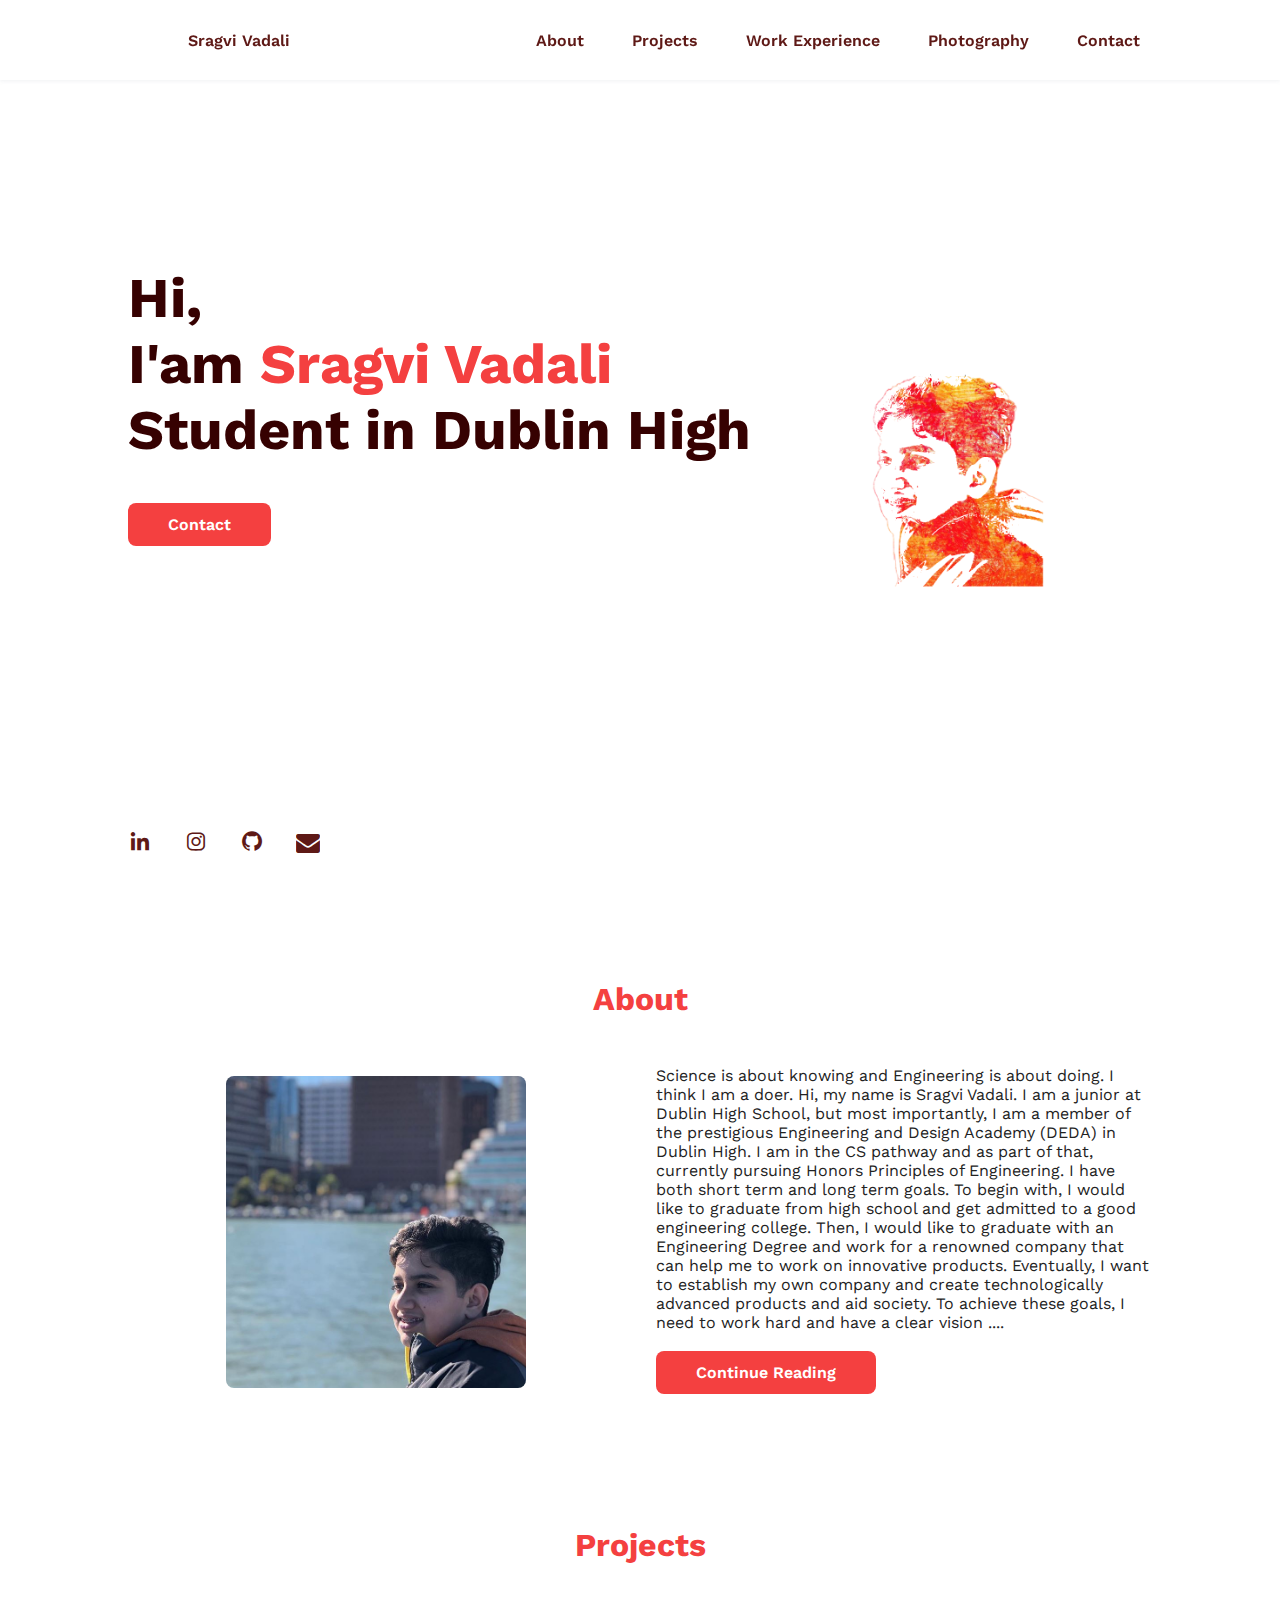
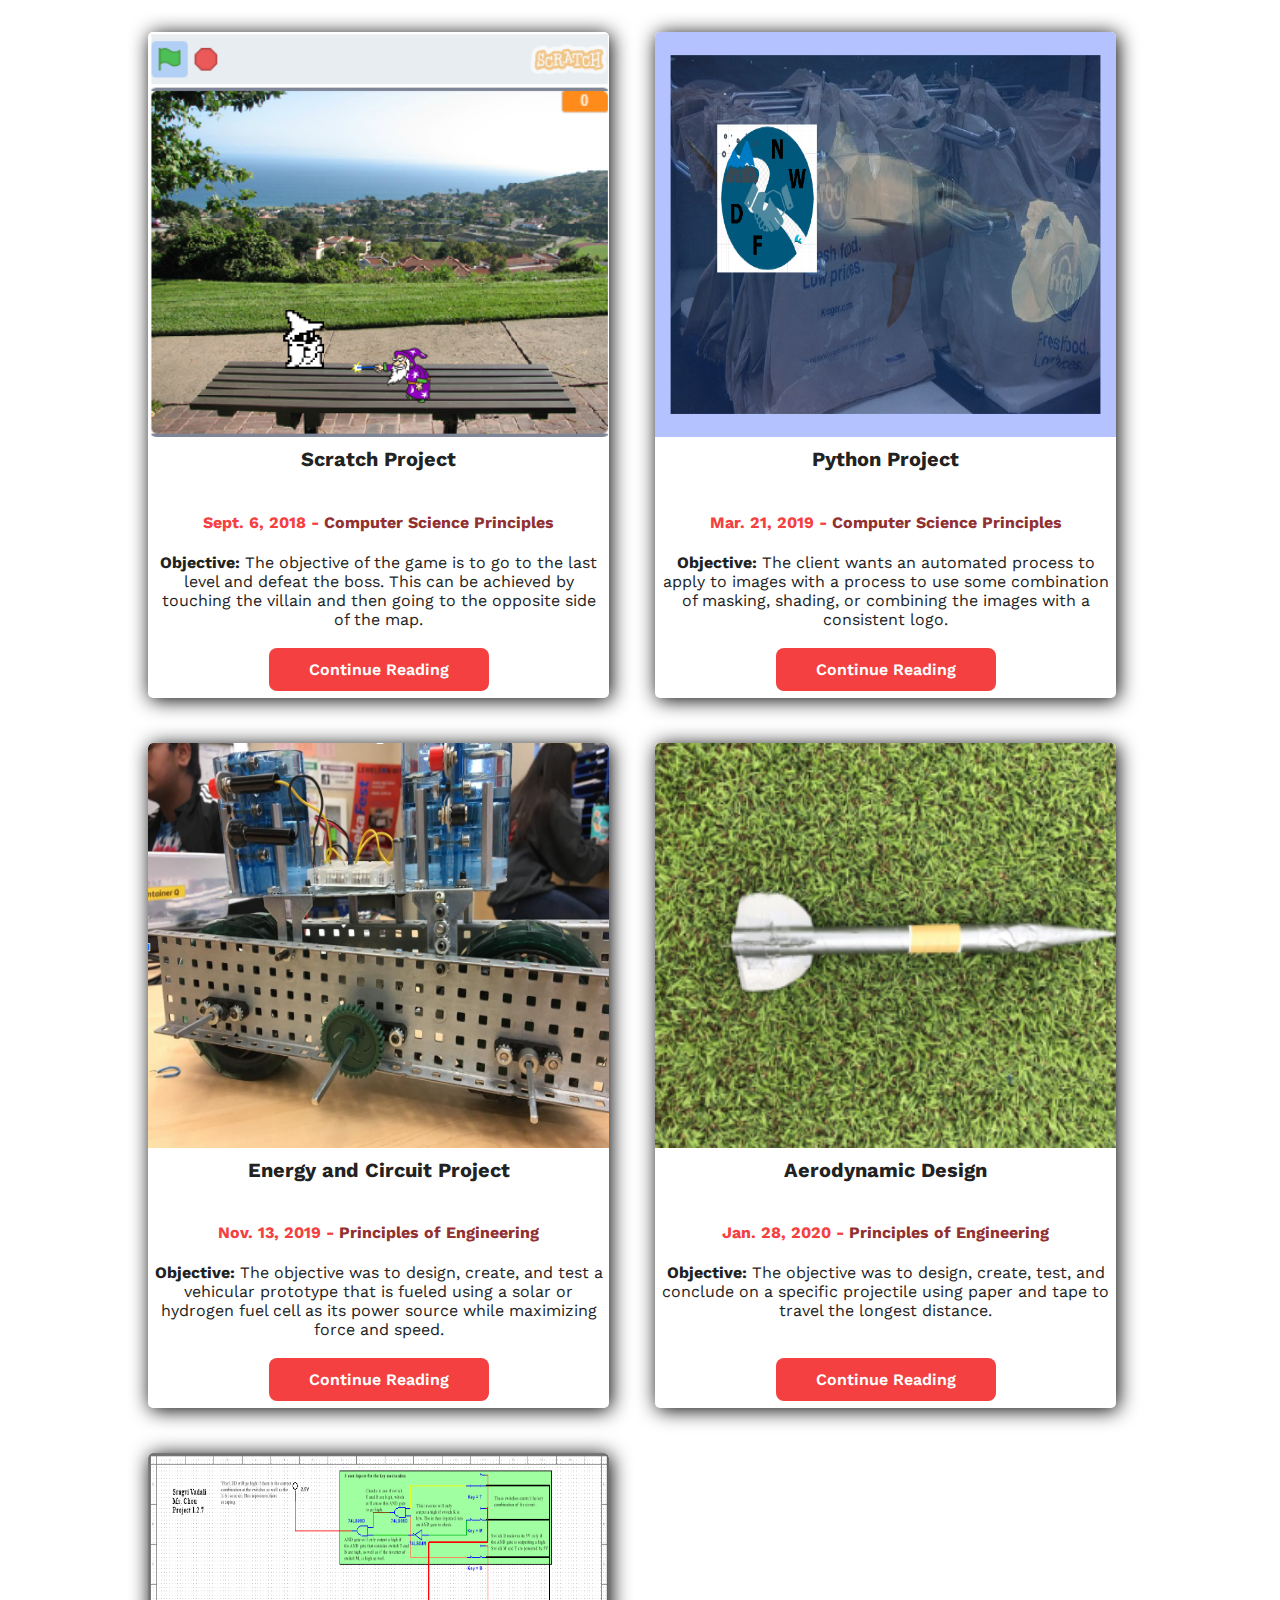
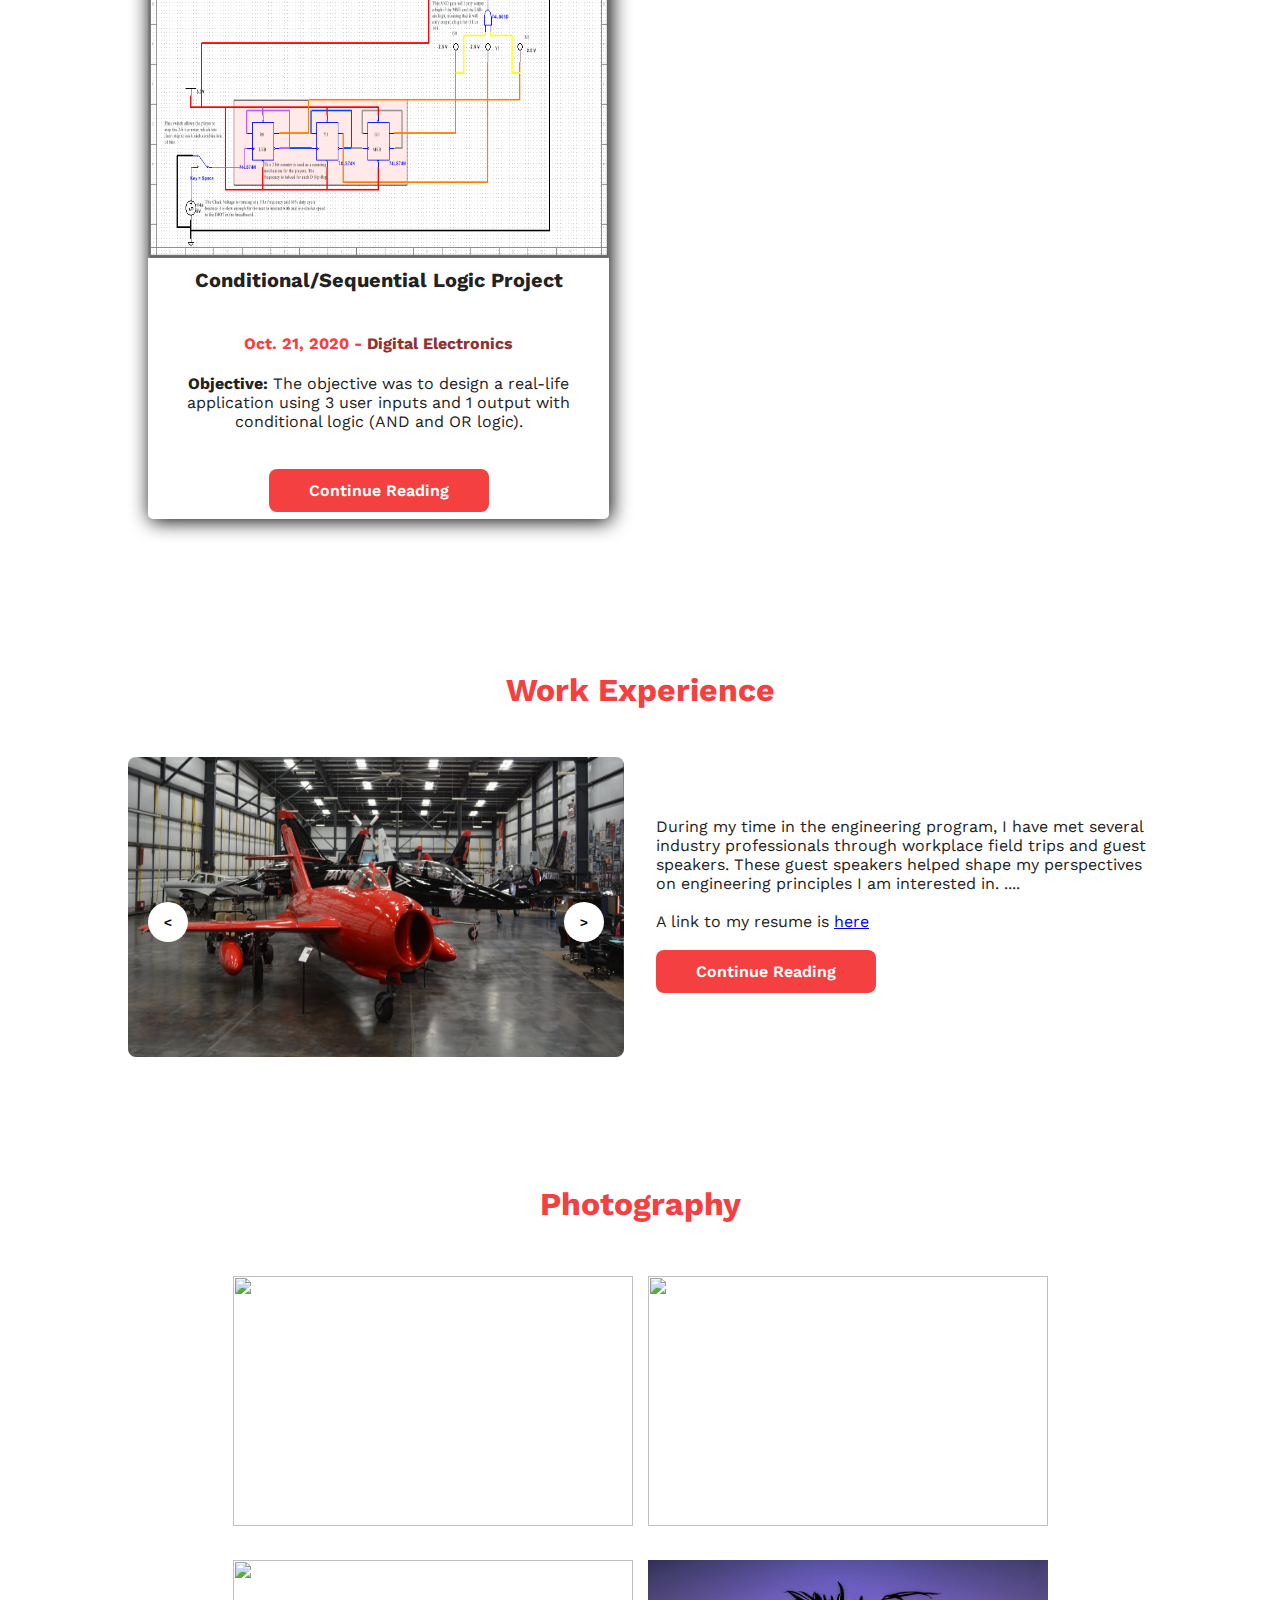
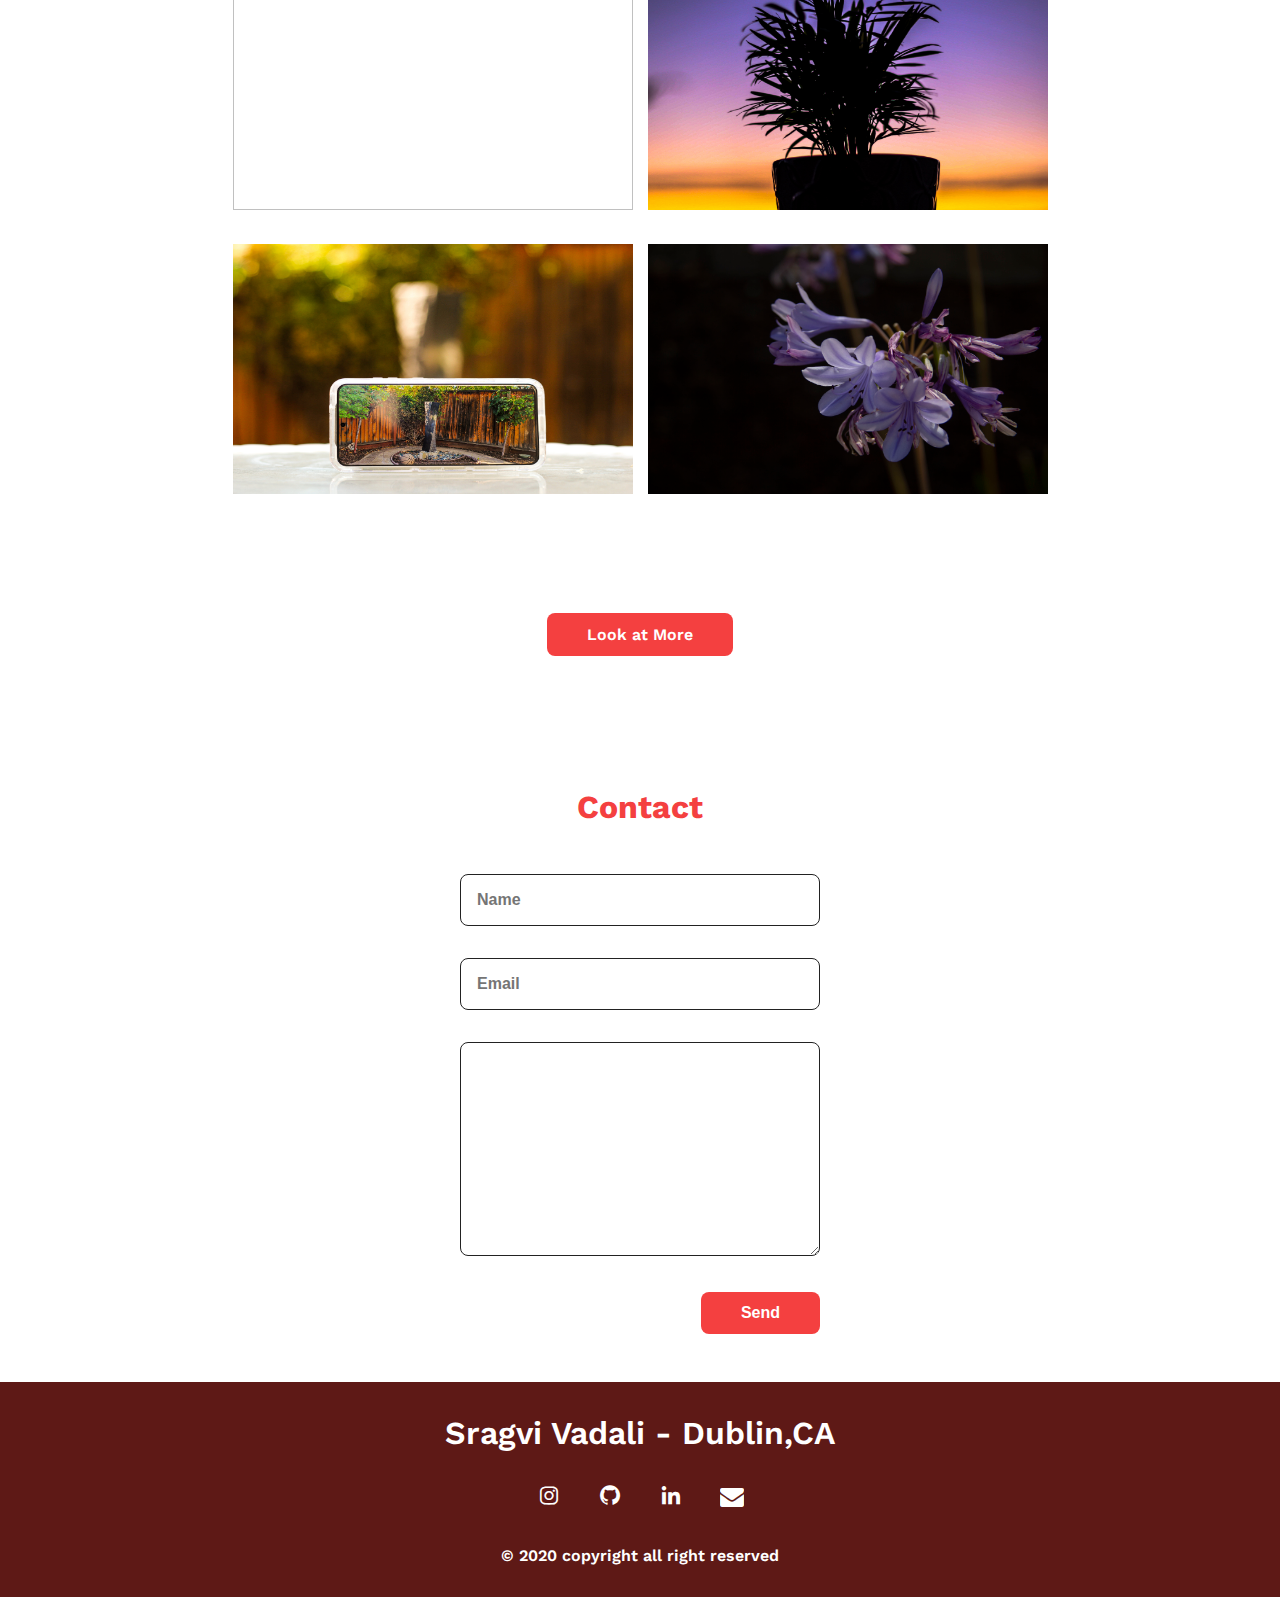
==== index.html @ b2afdb97 "My test commit" ====
<!DOCTYPE html>
<html lang="en">

<head>
    <script>
        $(document).ready(function () {
            $(".button").click(function () {
                var name = $(this).attr("data-filter");
                if (name === "all") {
                    $(".filter").show("2000");
                }
                else {
                    $(".filter").not("." + name).hide("2000");
                    $(".filter").filter("." + name).show("2000");
                }
            });
            $(".navigation a").click(function () {
                $(this).addClass("active").siblings().removeClass("active");
            });

        });
    </script>
    <meta charset="UTF-8">
    <meta name="viewport" content="width=device-width, initial-scale=1.0">

    <link rel="stylesheet" href="main.css">
    <link rel="icon" href="Images/logo.png">

    <!-- =====BOX ICONS===== -->
    <link href='https://cdn.jsdelivr.net/npm/boxicons@2.0.5/css/boxicons.min.css' rel='stylesheet'>
    <link rel="stylesheet" href="https://cdnjs.cloudflare.com/ajax/libs/font-awesome/4.7.0/css/font-awesome.min.css">
    <script src="https://code.jquery.com/jquery-3.4.0.js"></script>
    <script src="lightbox-plus-jquery.min.js"></script>
    <link rel="stylesheet" type="text/css" href="lightbox.min.css">

    <title>Sragvi Vadali</title>
</head>

<body>
    <!--===== HEADER =====-->
    <header class="l-header">
        <nav class="nav bd-grid">
            <div>
                <a href="#" class="nav__logo nav__item" style="text-decoration: none;">Sragvi Vadali</a>
            </div>

            <div class="nav__menu" id="nav-menu">
                <ul class="nav__list">
                    <li class="nav__item"><a href="#about" class="nav__link">About</a></li>
                    <li class="nav__item"><a href="#skills" class="nav__link">Projects</a></li>
                    <li class="nav__item"><a href="#work" class="nav__link">Work Experience</a></li>
                    <li class="nav__item"><a href="#outside" class="nav__link">Photography</a></li>
                    <li class="nav__item"><a href="#contact" class="nav__link">Contact</a></li>
                </ul>
            </div>

            <div class="nav__toggle" id="nav-toggle">
                <i class='bx bx-menu'></i>
            </div>
        </nav>
    </header>

    <main class="l-main">
        <!--===== HOME =====-->
        <section class="home bd-grid" id="home">
            <div class="home__data">
                <h1 class="home__title">Hi,<br>I'am <span class="home__title-color">Sragvi Vadali</span><br> Student in
                    Dublin High </h1>

                <a href="#contact" class="button">Contact</a>
            </div>

            <div class="home__social">
                <a href="#" target="_blank" class="home__social-icon"><i class='bx bxl-linkedin'></i></a>
                <a href="https://www.instagram.com/sragvivadali/?hl=en" target="_blank" class="home__social-icon"><i class='bx bxl-instagram'></i></a>
                <a href="https://github.com/sragvivadali" target="_blank" class="home__social-icon"><i class='bx bxl-github'></i></a>
                <a href="mailto:reachsragvi@gmail.com" target="_blank" class="home__social-icon"><i class="fa fa-envelope"></i></a>
            </div>

            <div class="home__img">
                <img src="Images/image.png" alt="">
            </div>
        </section>

        <!--===== ABOUT =====-->
        <section class="about section " id="about">
            <h2 class="section-title">About</h2>

            <div class="about__container bd-grid">
                <div class="about__img">
                    <img src="Images/about.png" alt="">
                </div>

                <div>
                    <p class="about__text">Science is about knowing and Engineering is about doing. I think I am a doer.
                        Hi, my name is Sragvi Vadali. I am a
                        junior at Dublin High School, but most importantly, I am a member of the prestigious Engineering
                        and Design Academy
                        (DEDA) in Dublin High. I am in the CS pathway and as part of that, currently pursuing Honors
                        Principles of Engineering.
                        I have both short term and long term goals. To begin with, I would like to graduate from high
                        school and get admitted to
                        a good engineering college. Then, I would like to graduate with an Engineering Degree and work
                        for a renowned company
                        that can help me to work on innovative products. Eventually, I want to establish my own company
                        and create
                        technologically advanced products and aid society. To achieve these goals, I need to work hard
                        and have a clear vision ....</p>
                    <br>
                    <a href="#popup" class="button">Continue Reading</a>
                    <div class="container_project">
                        <div class="popup" id="popup">
                            <div class="popup-inner">
                                <div class="popup-text">
                                    <p>
                                        Science is about knowing and Engineering is about doing. I think I am a doer.
                                        Hi, my name is Sragvi Vadali. I am a junior at Dublin High School, but most
                                        importantly, I am a member of the prestigious
                                        Engineering and Design Academy (DEDA) in Dublin High. I am in the CS pathway and
                                        as part of that, currently pursuing
                                        Honors Principles of Engineering. I have both short term and long term goals. To
                                        begin with, I would like to graduate
                                        from high school and get admitted to a good engineering college. Then, I would
                                        like to graduate with an Engineering
                                        Degree and work for a renowned company that can help me to work on innovative
                                        products. Eventually, I want to establish
                                        my own company and create technologically advanced products and aid society. To
                                        achieve these goals, I need to work hard
                                        and have a clear vision. <strong> Continue Reading From Here: </strong> Right
                                        from my childhood, I was always interested in Engineering. I developed this
                                        passion by
                                        constantly seeing my parents solve problems using code and brother building
                                        numerous mechanisms to achieve a certain
                                        goal. Due to my role models being so immersed in engineering, I wanted to follow
                                        their footsteps and become an engineer
                                        myself.
                                    </p>
                                    <br>
                                    <p>
                                        Outside of school, I am a member of a VEX Robotics competitive team known as
                                        Gael Force Robotics. Our objective
                                        is to create a mechanism given the constraints to achieve a working solution.
                                        However, to achieve this, my team
                                        and I had to work countless hours on designing and building a plausible
                                        solution. This would lead me to work
                                        more than 10 hours on many days trying to figure out a new optimum method of
                                        achieving a working product. I
                                        needed to ensure that this product is completed in time, but also not let my
                                        grades slip. This made me have a
                                        good balance between robotics and schoolwork.
                                    </p>
                                    <br>
                                    <p>
                                        In robotics, this is my third year in a competitive team. As a valued team
                                        member, I contribute by aiding with
                                        the construction of the robot, delegating roles for members, and help code the
                                        robot. I was also a member of the
                                        Tri-Valley Youth Expo, a corporation led by the Dublin mayor to plan out events
                                        that will occur in our
                                        community. In this group, my main role was to create marketing material that can
                                        advertise our events to the
                                        residents using social media platforms. Collaborating with my teammate weekly, I
                                        helped them reach out to
                                        investors using these marketing tools. In addition to these, I am also a board
                                        member for a non-profit
                                        organization called Reaching to Society. In this non-profit, we aid the nearby
                                        homeless shelters, farm for the
                                        residents, and also donate time and money to many other organizations who are
                                        trying to aid with preventing many
                                        deadly diseases. I am also a member of the Dublin High School Cricket team where
                                        we compete against other
                                        schools in the Tri-Valley. Finally, outside of my extracurriculars, I do a lot
                                        of photography. I do many types
                                        of photos and have an instagram for my photos, as well as a <a
                                            style="text-decoration: underline;"
                                            href="https://sragvivadali.github.io/photography">portfolio</a>
                                    </p>
                                    <br>
                                    <p>
                                        I hope this page provided a glimpse into my life. In the future, I plan to
                                        achieve my goals by working hard.
                                        Thank you for taking the time to read this information about who I am and my
                                        goals for the future. Feel free <a style="text-decoration: underline;"
                                            href="#contact">contact me</a> if you have any questions. Feel free to check
                                        out the different tabs in
                                        my portfolio to understand the various projects that I did.
                                    </p>
                                </div>
                            </div>
                            <div class="popup-close">
                                <a href="#about"><i class="fa fa-times"></i></a>
                            </div>
                        </div>
                    </div>
                </div>
            </div>
            </div>
        </section>

        <!--===== Projects  =====-->
        <section class="about section" id="skills">
            <h2 class="section-title">Projects</h2>
            <div class=" bd-grid">
                <div class="main">

                    <!--cards CSP -->

                    <div class="card">

                        <div class="image"><img src="Images/Projects/scratch.PNG"></div>
                        <div class="title">
                            <h1>Scratch Project</h1>
                        </div>
                        <div class="des">
                            <h4 style="color: var(--first-color)">Sept. 6, 2018 - <span
                                    style="color:rgb(146, 49, 49)">Computer Science Principles</span></h4>
                            <p><strong>Objective: </strong>The objective of the game is to go to the last level and
                                defeat the boss. This can be
                                achieved by touching the villain
                                and then going to the opposite side of the map.</p>
                            <br>
                            <a href="#popup3" class="button">Continue Reading</a></p>
                        </div>
                        <div class="container_project">
                            <div class="popup" id="popup3">
                                <div class="popup-inner">
                                    <div class="popup-image">
                                        <img src="Images/Projects/scratch2.PNG" />
                                    </div>
                                    <div class="popup-text">
                                        <h1>Scratch Project - Spells of Battle</h1>
                                        <p><strong>Objective: </strong>The objective of the game is to go to the last
                                            level and defeat the boss.
                                            This can be
                                            achieved by touching the villain
                                            and then going to the opposite side of the map.</p>
                                        <br>
                                        <p>For this Scratch game, I needed to retrace
                                            my coding skills. Even though I have past knowledge of this language,
                                            I have not used it in many years, bringing me back to square one.
                                            With my partner, Diego van Schie, I learned many things such as how
                                            to randomize the location of my character. Even though we only had the
                                            instructions of building a
                                            <strong>multi-level project,</strong> we worked together creating a
                                            fun game. We, however, had many ideas beforehand, finally deciding to
                                            choose a game about a wizard fighting his partner, and evil rouge wizard.
                                            The main character's powers slowly progress, leading to him having a
                                            "warping power", that allowed him to teleport around the map,and a lazer
                                            that will move to the location of the mouse. From each level, the
                                            character will gain one power at a time, making each level gradually
                                            difficult. At the end, we
                                            learned many values such as coding skills, teamwork, and the power of
                                            <a href="https://docs.google.com/document/d/1R3f_sgHQLRJnjlFCjaj09WxhBHMIOnFbSet78HJe910/edit?usp=sharing"
                                                target="_blank"> documentation.</a> The link to the code is <a
                                                href="https://scratch.mit.edu/projects/244907034/editor"
                                                target="_blank">here</a>.</p>
                                    </div>
                                </div>
                                <div class="popup-close">
                                    <a href="#csp"><i class="fa fa-times"></i></a>
                                </div>
                            </div>
                        </div>
                    </div>
                    <!--cards CSP -->
                    <div class="card" id = "csp">

                        <div class="image"><img src="Images/Projects/photo_csp.png"></div>
                        <div class="title">
                            <h1>Python Project</h1>
                        </div>
                        <div class="des">
                            <h4 style="color: var(--first-color)">Mar. 21, 2019 - <span
                                    style="color:rgb(146, 49, 49)">Computer Science Principles</span></h4>
                            <p><strong>Objective: </strong>The client wants an automated process to apply to images with
                                a process to use some combination of masking, shading, or
                                combining the images with a consistent logo.</p>
                            <br>
                            <a href="#popup4" class="button">Continue Reading</a></p>
                        </div>
                        <div class="container_project">
                            <div class="popup" id="popup4">
                                <div class="popup-inner">
                                    <div class="popup-image">
                                        <img style="height:80vh" src="Images/Projects/python.png" />
                                    </div>
                                    <div class="popup-text">
                                        <h1>PYTHON IMAGE MANIPULATION PROJECT - NATURAL WATERS DEFENSE FOUNDATION</h1>
                                        <p><strong>Objective: </strong>The client wants an automated process to apply
                                            to images with a process to use some combination of masking, shading, or
                                            combining the images with a consistent logo or superimposed image.</p>
                                            <br>
                                            <p>
                                            The design process was fairly
                                            simply. We started the project by creating a brainstorming chart
                                            and the constraints of the project. This allowed us to be able to
                                            imagine the code in our head. After that, we created a template
                                            on how we wanted to do the images as well as what the images will
                                            look like. We were happy with our templates and started working
                                            right away. With my partner's prior knowledge, we were able to create
                                            a strong basis for our images and what we need to work on.
                                            However, we made the code to complex that we didn’t understand
                                            a way to perfectly streamline the code. This made it a little
                                            more challenging. However, we were able to use the design process
                                            and create a good image manipulator. I also learned many concepts
                                            in Environmental Sciences. We were also able to develop on each
                                            other’s strengths. Since Loic is a senior, he has more research
                                            skills than me, causing it it be easier debug and create new ideas.
                                            Ultimately both of those actions led to positive ideas for the
                                            project but the whole process would have been more streamlined
                                            had we better communicated our intentions to each other. At the
                                            end, we learned the need of teamwork and
                                            <a href="https://docs.google.com/document/d/17bs5aWhuPMiLbrMWrJNHm9UrEu7yN3pvDlhZ2a_nqNQ/edit?usp=sharing"
                                                target="_blank"> documentation.</a> The link to the images are <a
                                                href="https://docs.google.com/presentation/d/1A4nFKVrEGv6mNJr7yVxGUvCZNpVbFnj0B6-BoR1WGDo/edit">here</a>.
                                            The code
                                            is
                                            also linked <a
                                                href="https://github.com/cybatran/python_csp/tree/master/1.4.7">here</a>.
                                        </p>
                                    </div>
                                </div>
                                <div class="popup-close">
                                    <a href="#csp"><i class="fa fa-times"></i></a>
                                </div>
                            </div>
                        </div>
                    </div>
                    <!--cards POE-->
                    <div class="card">

                        <div class="image"><img src="Images/Projects/poe.png"></div>
                        <div class="title">
                            <h1>Energy and Circuit Project</h1>
                        </div>
                        <div class="des">
                            <h4 style="color: var(--first-color)">Nov. 13, 2019 - <span
                                    style="color: rgb(146, 49, 49)">Principles of Engineering</span></h4>
                            <p><strong>Objective: </strong>The objective was to design, create, and test a vehicular
                                prototype that is fueled using a solar or hydrogen fuel cell
                                as its power source while maximizing force and speed.</p>
                            <br>
                            <a href="#popup5" class="button">Continue Reading</a></p>
                        </div>
                        <div class="container_project">
                            <div class="popup" id="popup5">
                                <div class="popup-inner">
                                    <div class="popup-image">
                                        <img style="height:80vh" src="Images/Projects/Image4.JPG" />
                                    </div>
                                    <div class="popup-text">
                                        <h1>Solar / Hydrogen Fuel Cell Vehicle</h1>
                                        <p><strong>Objective: </strong>The objective was to design, create, and test a
                                            vehicular prototype that is fueled using
                                            a solar or hydrogen fuel cell
                                            as its power source while maximizing force and speed.</p>
                                            <br>
                                            <p>In this project, my team and I needed to create a functioning
                                            vechile using a solar and hydrogen fuel cell. During this
                                            project, my main contribution was to help build the mechanism.
                                            Since there were many awards for the designs, one being a
                                            creative award, I explained that we should build a motorcycle shape.
                                            This is due to a motorcycle having a relatively light shape,
                                            making it easily move faster. In this project, I was the
                                            lead builder as for I explained to my teammates the shape
                                            and structure of the vehicle. Going through the design procress
                                            numerous times, we finally created a functioning vehicle.
                                            This project was difficult due to voltage and current
                                            outputted by the hydrogen cells. These cells give so little
                                            voltage, it is difficult for it to move a "heavy" vehicle.
                                            At the end, I also created a 2D simulation on the parts of
                                            the vehicle to test and present the values similar to our prototype.
                                            I did this by using a GUI software called Netlogo and I simulated the
                                            vehicle in its many configurations. I also worked to finalize the
                                            <a href="https://docs.google.com/document/d/1HPVGxlqjF7Nn6r0gZn691KtTtcjleRL44YwcArLjpgw/edit?usp=sharing"
                                                target="_blank">documentation</a>. </p>
                                    </div>
                                </div>
                                <div class="popup-close">
                                    <a href="#poe"><i class="fa fa-times"></i></a>
                                </div>
                            </div>
                        </div>
                    </div>
                    <!--cards POE-->
                    <div class="card" id = "poe">

                        <div class="image"><img src="Images/Projects/rocket.png"></div>
                        <div class="title">
                            <h1>Aerodynamic Design</h1>
                        </div>
                        <div class="des">
                            <h4 style="color: var(--first-color)">Jan. 28, 2020 - <span
                                    style="color:rgb(146, 49, 49)">Principles of
                                    Engineering</span></h4>
                            <p><strong>Objective: </strong>The objective was to design, create, test, and conclude on a specific projectile using paper and tape to travel the
                            longest distance.</p>
                            <br>
                            <br>
                            <a href="#popup6" class="button">Continue Reading</a></p>
                        </div>
                        <div class="container_project">
                            <div class="popup" id="popup6">
                                <div class="popup-inner">
                                    <div class="popup-image">
                                        <img style="height:80vh" src="Images/Projects/IMG_6861.jpg" />
                                    </div>
                                    <div class="popup-text">
                                        <h1>Paper Rockets Design</h1>
                                        <p><strong>Objective: </strong>The objective was to design, create, test, and conclude on a specific projectile using paper and tape to travel the
                                        longest distance.</p>
                                            <br>
                                            <p>In this project, my team and I needed to create a projectile that can travel a large distance. During this project, my
                                            main contribution was to create two designs of projectiles. For this project, we needed to create a projectile that can
                                            travel the farthest. This distance was tracked vertically. For my projectile, I decided to create a rocket. This rocket
                                            was created using printer paper and transparent packaging tape. When we were testing the rockets, I decided that 45
                                            degrees was the most efficient angle to launch the rocket and it traveled 31 yards in 10 seconds at 60psi. This was due
                                            to the wind catching the rocket and caused it to slow down faster. Seeing my mistakes, I created another rocket similar
                                            to the previous rocket. I created the body using two papers, cardstock and printer paper, decided to decrease the fins
                                            size so that it doesn't catch onto the wind. I also wrapped the entire rocket with duct tape and increase the
                                            compression of the rocket. This rocket traveled 88 yards in approximately 3 seconds. Another aspect of this project is
                                            creating a 2d simulation using NetLogo. Using Aerodynamic equations, I was able to create a simulation for a rocket
                                            launch adding factors such as wind and initial velocity. This helped me find the best angle of launch, testing them in
                                            the virtual simulation. I also worked to finalize the
                                            <a href="https://docs.google.com/document/d/1L4nfcKmWPgYMPXTreaoL1FIXHIjOdbvx_BjKjmSC0F8/edit?usp=sharing"
                                                target="_blank">documentation</a>.
                                            </p>
                                    </div>
                                </div>
                                <div class="popup-close">
                                    <a href="#poe"><i class="fa fa-times"></i></a>
                                </div>
                            </div>
                        </div>
                    </div>
                    <!--cards DE-->
                    <div class="card" id="de">
                    
                        <div class="image"><img src="Images/Projects/multi.PNG"></div>
                        <div class="title">
                            <h1>Conditional/Sequential Logic Project</h1>
                        </div>
                        <div class="des">
                            <h4 style="color: var(--first-color)">Oct. 21, 2020 - <span style="color: rgb(146, 49, 49)">Digital Electronics</span></h4>
                            <p><strong>Objective: </strong>The objective was to design a real-life application using 3 user inputs and 1 output with conditional logic (AND and OR
                            logic).</p>
                            <br>
                            <br>
                            <a href="#popup7" class="button">Continue Reading</a></p>
                        </div>
                        <div class="container_project">
                            <div class="popup" id="popup7">
                                <div class="popup-inner">
                                    <div class="popup-image">
                                        <img style="height:80vh" src="Images/Projects/Front_View.jpg" />
                                    </div>
                                    <div class="popup-text">
                                        <h1>Project Escape</h1>
                                        <p><strong>Objective: </strong>The objective was to design a real-life application using 3 user inputs and 1 output with conditional logic (AND and OR gates).</p>
                                        <br>
                                        <p>In this project, my team and I needed to create a projectile that can travel a large distance.
                                            During this project, my
                                            main contribution was to create two designs of projectiles. For this project, we needed to
                                            create a projectile that can
                                            travel the farthest. This distance was tracked vertically. For my projectile, I decided to
                                            create a rocket. This rocket
                                            was created using printer paper and transparent packaging tape. When we were testing the
                                            rockets, I decided that 45
                                            degrees was the most efficient angle to launch the rocket and it traveled 31 yards in 10 seconds
                                            at 60psi. This was due
                                            to the wind catching the rocket and caused it to slow down faster. Seeing my mistakes, I created
                                            another rocket similar
                                            to the previous rocket. I created the body using two papers, cardstock and printer paper,
                                            decided to decrease the fins
                                            size so that it doesn't catch onto the wind. I also wrapped the entire rocket with duct tape and
                                            increase the
                                            compression of the rocket. This rocket traveled 88 yards in approximately 3 seconds. Another
                                            aspect of this project is
                                            creating a 2d simulation using NetLogo. Using Aerodynamic equations, I was able to create a
                                            simulation for a rocket
                                            launch adding factors such as wind and initial velocity. This helped me find the best angle of
                                            launch, testing them in
                                            the virtual simulation. I also worked to finalize the
                                            <a href="https://docs.google.com/document/d/1L4nfcKmWPgYMPXTreaoL1FIXHIjOdbvx_BjKjmSC0F8/edit?usp=sharing"
                                                target="_blank">documentation</a>.
                                        </p>
                                    </div>
                                </div>
                                <div class="popup-close">
                                    <a href="#de"><i class="fa fa-times"></i></a>
                                </div>
                            </div>
                        </div>
                    </div>

                </div>
            </div>

        </section>
        <!--===== Work Experience  =====-->
        <section class="skills section" id="work">
            <h2 class="section-title">Work Experience</h2>
            <div class="about__container bd-grid">
                <div class="about__img">
                    <div class="carousel">
                        <div class="carousel__item carousel__item--visible">
                            <img src="Images/jet.png" />
                        </div>
                        <div class="carousel__item">
                            <img src="Images/nif.png" />
                        </div>
                        <div class="carousel__item">
                            <img src="Images/nuc.png" />
                        </div>

                        <div class="carousel__actions">
                            <button id="carousel__button--prev" aria-label="Previous slide">
                                <</button>
                                    <button id="carousel__button--next" aria-label="Next slide">></button>
                        </div>
                    </div>
                </div>


                <div>
                    <p class="about__text">During my time in the engineering program, I have met several industry
                        professionals through workplace field trips and
                        guest speakers. These guest speakers helped shape my perspectives on engineering principles I am
                        interested in. ....</p>
                    <br>
                    <p class="about__text">A link to my resume is <a style="text-decoration: underline"
                            href="Resume.pdf" target="_blank">here</a></p>
                    <br>
                    <a href="#popup2" class="button">Continue Reading</a>
                    <div class="container_project">
                        <div class="popup" id="popup2">
                            <div class="popup-inner">
                                <div class="popup-text">
                                    <p>
                                        During my time in the engineering program, I have met several industry
                                        professionals through workplace field trips and
                                        guest speakers. These guest speakers helped shape my perspectives on engineering
                                        principles I am interested in.
                                    </p>
                                    <br>
                                    <p><strong>Continue Reading From Here: </strong></p>
                                    <p>
                                        One engineering field I am interested in is Civil Engineering. Emma Schoental, a
                                        civil engineer, came to our school as a
                                        guest speaker on this topic. She explained the multiple types of civil
                                        engineers, as well as types of projects that they
                                        work on. This guest speaker showed me the daily life of civil engineers and I
                                        was inspired by the process involved in a
                                        project and the use of simulation and AutoDesk, showing the need for numerous
                                        engineering principles involved in a
                                        single project. This guest speaker showed me the background of one of the
                                        engineering fields I am interested in and also
                                        showed how the daily life of a civil engineer is like. Another guest speaker was
                                        Maynard Holiday, a member of the team
                                        involved in the containment of the Chernobyl Powerplant. He discussed the
                                        methods of using robotics to help diagnose the
                                        powerplant as well as the methods used to contain the radiation from the
                                        explosion. As a member of the Dublin High VEX
                                        Robotics team, one of my ambitions is to use my knowledge of robotics to help
                                        benefit the world. As someone who did it,
                                        Mr. Holiday helped me understand how they used robotics to accomplish something
                                        that a human could not do. With this, it
                                        helped me truly understand the robotics field, causing my interest to skyrocket.
                                    </p>
                                    <br>
                                    <p>
                                        One field trip that I attended is the Jet Patriot Flight Hanger. There, we were
                                        taught about the process of rocket
                                        launching and the necessity to launch a man onto the moon by the many volunteers
                                        of the Patriots Jet Team Foundation.
                                        This inspired me about the ideas that can aid us with space travel. It also
                                        opened my eyes as to the difficult process
                                        in the development and process needed to reach Mars. This gave me a great
                                        perspective of aerodynamics and also showed
                                        that it could be part of my future career. Another field trip that I went to was
                                        the Lawernce Nation Laboratory National
                                        Ignition Facility (NIF). There, we were able to see the process of conducting
                                        experiments in the laboratory. They
                                        explained that they initially run many simulations before initializing the
                                        laser. This interested me because of my
                                        enthusiasm for computer sciences. By using the laws of fusion and light
                                        equations, the group can predict the output and
                                        how long a reaction will occur during the test. With running the simulation,
                                        they will not be able to get precise data
                                        before running the test, to ensure the safety of the scientist. This use of
                                        simulations helped show me a new method of
                                        using computer science compared to the known methods of web development and
                                        corporate data management.
                                    </p>
                                    <br>
                                    <p>
                                        A link to my resume is <a href="Resume.pdf" target="_blank">here</a>
                                    </p>


                                </div>
                            </div>
                            <div class="popup-close">
                                <a href="#work"><i class="fa fa-times"></i></a>
                            </div>
                        </div>
                    </div>
                </div>
            </div>
            </div>


        </section>

        <!--===== Photography =====-->
        <section class="work section" id="outside">
            <h2 class="section-title">Photography</h2>
            <div class="bd-grid">
                <div style="text-align: center;">
                    <div class="ImageContainer" style="margin-bottom:10vh ;">
                        <div class="filter one ">
                            <a href="Images/IMG_4677.jpg" data-lightbox="mygallery"><img src="Images/IMG_4677.jpg" alt=""></a>
                        </div>
                        <div class="filter one ">
                            <a href="Images/IMG_4825.jpg" data-lightbox="mygallery"><img src="Images/IMG_4825.jpg" alt=""></a>
                        </div>
                        <div class="filter one ">
                            <a href="Images/IMG_4490.jpg" data-lightbox="mygallery"><img src="Images/IMG_4490.jpg" alt=""></a>
                        </div>
                        <div class="filter one ">
                            <a href="Images/sragvi vadali-10-1.jpg" data-lightbox="mygallery"><img src="Images/sragvi vadali-10-1.jpg" alt=""></a>
                        </div>
                        <div class="filter one ">
                            <a href="Images/sragvi vadali-8-1.jpg" data-lightbox="mygallery"><img src="Images/sragvi vadali-8-1.jpg" alt=""></a>
                        </div>
                        <div class="filter one ">
                            <a href="Images/purple.jpg" data-lightbox="mygallery"><img src="Images/purple.jpg" alt=""></a>
                        </div>
                    </div>
                    <a href="https://sragvivadali.github.io/photography/gallery.html" target="_blank"
                        class="button">Look at More</a>
                </div>
            </div>
        </section>

        <!--===== CONTACT =====-->
        <section class="contact section" id="contact">
            <h2 class="section-title">Contact</h2>

            <div class="contact__container bd-grid">
                <form action="" class="contact__form">
                    <input type="text" placeholder="Name" class="contact__input">
                    <input type="mail" placeholder="Email" class="contact__input">
                    <textarea name="" id="" cols="0" rows="10" class="contact__input"></textarea>
                    <input type="button" value="Send" class="contact__button button">
                </form>
            </div>
        </section>
    </main>

    <!--===== FOOTER =====-->
    <footer class="footer">
        <p class="footer__title">Sragvi Vadali - Dublin,CA</p>
        <div class="footer__social">
            <a href="https://www.instagram.com/sragvivadali/?hl=en" target="_blank" class="footer__icon"><i class='bx bxl-instagram'></i></a>
            <a href="https://github.com/sragvivadali" target="_blank" class="footer__icon"><i class='bx bxl-github'></i></a>
            <a href="#" target="_blank" class="footer__icon"><i class='bx bxl-linkedin'></i></a>
            <a href="mailto:reachsragvi@gmail.com" target="_blank" class="footer__icon"><i class="fa fa-envelope"></i></a>
        </div>
        <p>&#169; 2020 copyright all right reserved</p>
    </footer>


    <!--===== SCROLL REVEAL =====-->
    <script src="https://unpkg.com/scrollreveal"></script>

    <!--===== MAIN JS =====-->
    <script src="script.js"></script>
</body>

</html>
---- main.css ----
/*===== GOOGLE FONTS =====*/
@import url('https://fonts.googleapis.com/css2?family=Work+Sans&display=swap');
/*===== VARIABLES CSS =====*/
:root{
  --header-height: 3rem;
  --font-semi: 600;
}

/*===== Colores =====*/
:root{
  --first-color: #f44040;
  --second-color: #5E1916;
}

/*===== Fuente y tipografia =====*/
:root{
  --body-font: 'Work Sans';
  --big-font-size: 2rem;
  --h2-font-size: 1.25rem;
  --normal-font-size: 0.938rem;
}
@media screen and (min-width: 768px){
  :root{
    --big-font-size: 3.5rem;
    --h2-font-size: 2rem;
    --normal-font-size: 1rem;
  }
}

/*===== Margenes =====*/
:root{
  --mb-1: 0.5rem;
  --mb-2: 1rem;
  --mb-3: 1.5rem;
  --mb-4: 2rem;
  --mb-5: 2.5rem;
  --mb-6: 3rem;
}


/*===== z index =====*/
:root{
  --z-back: -10;
  --z-normal: 1;
  --z-tooltip: 10;
  --z-fixed: 100;
}

/*===== BASE =====*/
*,::before,::after{
  box-sizing: border-box;
  overflow-x: hidden;
}
html{
  scroll-behavior: smooth;
}
body{
  margin: var(--header-height) 0 0 0;
  font-family: var(--body-font);
  font-size: var(--normal-font-size);
  color: #222222;
}
h1,h2,p{
  margin: 0;
}
ul{
  margin: 0;
  padding: 0;
  list-style: none;
}
a{
  text-decoration: underline;
}
img{
  max-width: 100%;
  height: auto;
  display: block;
}

/*===== CLASS CSS ===== */
.section-title{
  position: relative;
  font-size: var(--h2-font-size);
  color: var(--first-color);
  margin-top: var(--mb-2);
  margin-bottom: var(--mb-4);
  text-align: center;
  overflow-y: hidden;
}
.section-title::after{
  position: absolute;
  content: "";
  width: 64px;
  height: 0.18rem;
  left: 0;
  right: 0;
  margin: auto;
  top: 2rem;
  background-color: var(--first-color);
}
.section{
  padding-top: 3rem;
  padding-bottom: 2rem;
}

/*===== LAYOUT =====*/
.bd-grid{
  max-width: 1024px;
  display: grid;
  grid-template-columns: 100%;
  grid-column-gap: 2rem;
  width: calc(100% - 2rem);
  margin-left: var(--mb-2);
  margin-right: var(--mb-2);
}
.l-header{
  width: 100%;
  position: fixed;
  top: 0;
  left: 0;
  z-index: var(--z-fixed);
  background-color: #fff;
  box-shadow: 0 1px 4px rgba(146,161,176,.15);
}
.popup{
  display: flex;
  align-items: center;
  justify-content: center;
  position: fixed;
  width: 220vh;
  height: 100vh;
  bottom: 0;
  right: 0;
  top: 50px;
  background-color: rgba(0, 0, 0, 0.80);
  z-index: 2;
  visibility: hidden;
  opacity: 0;
  transition: 0.74s ease-in-out;
  
}

.popup-inner{
  position: relative;
  bottom: -100vw;
  right:100vh;
  display: flex;
  align-items: center;
  max-width: 200vh;
  max-height: 100vh ;
  width: 80%;
  height: 80%;
  background-color: white;
  transform: rotate(32deg);
  transition: 0.74s ease-in-out;
  overflow: hidden;
}

.popup-photo{
  display: flex;
  justify-content: flex-end;
  align-content: flex-end;
  width: 40%;
  height: 100%;
  overflow: hidden;
}

.popup-photo img{
  width: auto;
  height:100%;
}

.popup-text{
  display: flex;
  flex-direction: column;
  justify-content: center;
  width: 100%;
  height: 100vh;
  padding: 2rem;
}

.popup-text h1 {
  font-size: 2rem;
  font-weight: 599;
  margin-bottom: 2rem;
  text-transform: uppercase;
  color:var(--first-color);;
}

.popup-text p{
  font-size: 0.75rem;
  color: #222222;
  line-height: 1.5;
 
}

.popup:target{
  visibility: visible;
  opacity: 1;
}

.popup:target .popup-inner{
  bottom: 0;
  right: 0;
  transform: rotate(0);
}

.popup-close {
  position: absolute;
  right: 5rem;
  top: 5rem;
  width: 3rem;
  height: 3rem;
  font-size: 0.875rem;
  font-size: 400;
  border-radius: 100%;
  background-color: #0a0a0a0a;
  z-index: 4;
  color: white;
  line-height: 3rem;
  text-align:center;
  cursor: pointer;
  text-decoration: none;
  overflow: hidden;
}
.popup-close a i{
  width: 3rem;
  height: 3rem;
  font-size: 7vh;
  color:var(--first-color);
  transition: all .3s;
}
/*===== NAV =====*/
.nav{
  height: calc(var(--header-height)+1rem);
  display: flex;
  justify-content: space-between;
  max-width:1000px;
  align-items: center;
  font-weight: var(--font-semi);
  
}
@media screen and (max-width: 768px){
  .nav__menu{
    position: fixed;
    top: var(--header-height);
    right: -100%;
    width: 80%;
    height: 100%;
    padding: 2rem;
    background-color: var(--second-color);
    transition: .5s;
  }
}
.nav__item{
  margin-bottom: var(--mb-4);
  overflow-y: hidden
}
.nav__link{
  position: relative;
  color: #fff;
  text-decoration: none;
  
}
.nav__link:hover{
  position: relative;
   text-decoration: underline;
  
 
}
.nav__link:hover::after{
  position: absolute;
  content: "";
  width: 100%;
  height: 0.18rem;
  left: 0;
  top: 2rem;
  background-color: var(--first-color);
  text-decoration: underline;
  
}
.nav__logo{
  color: var(--second-color);
}
.nav__toggle{
  color: var(--second-color);
  font-size: 1.5rem;
  cursor: pointer;
}

/*Active menu*/
.active::after{
  position: absolute;
  content: "";
  width: 100%;
  height: 0.18rem;
  left: 0;
  top: 2rem;
  background-color: var(--first-color);
}

/*=== Show menu ===*/
.show{
  right: 0;
}

/*===== HOME =====*/
.home{
  height: calc(100vh - 3rem);
  row-gap: 1rem;
}
.home__data{
  align-self: center; 
}
.home__title{
  font-size: var(--big-font-size);
  margin-bottom: var(--mb-5);
  color: #360101
}
.home__title-color{
  color: var(--first-color);
}
.home__social{
  display: flex;
  flex-direction: column;
}
.home__social-icon{
  width: max-content;
  margin-bottom: var(--mb-2);
  font-size: 1.5rem;
  color: var(--second-color);
}
.home__social-icon:hover{
  color: var(--first-color);
}
.home__img{
  position: absolute;
  right: 0;
  bottom: 0;
  width: 400px;
  size: 400px; 
  padding-bottom: 15vh;
}

/*BUTTONS*/
.button{
  display: inline-block;
  background-color: var(--first-color);
  color: #fff;
  padding: .75rem 2.5rem;
  font-weight: var(--font-semi);
  border-radius: .5rem;
  text-decoration: none;
}
.button:hover{
  box-shadow: 0 10px 36px rgba(0,0,0,.15);
}

/* ===== ABOUT =====*/
.about__container{
  row-gap: 2rem;
  text-align: center;
}
.about__subtitle{
  margin-bottom: var(--mb-2);
}
.about__img{
  justify-self: center;
}
.about__img img{
  width: 200px;
  border-radius: .5rem;
}

/* ===== Projects =====*/
.card{
     width: 45%;
     display: inline-block;
     box-shadow: 2px 2px 20px black;
     border-radius: 5px; 
     margin: 2%;
    }

.image img{
  width: 100%;
  height: 45vh;
  border-top-right-radius: 5px;
  border-top-left-radius: 5px;
  

 
 }

.title{
 
  text-align: center;
  padding: 10px;
  
 }

h1{
  font-size: 20px;
 }

.des{
  padding: 3px;
  text-align: center;
 
  padding-top: 10px;
        border-bottom-right-radius: 5px;
  border-bottom-left-radius: 5px;
}
button{
  margin-top: 40px;
  margin-bottom: 10px;
  background-color: white;
  border: 1px solid black;
  border-radius: 5px;
  padding:10px;
}
button:hover{
  background-color: black;
  color: white;
  transition: .5s;
  cursor: pointer;
} 
.blog-card{
  position: absolute;
  height: 370px;
  width: 95%;
  max-width: 1000px;
  margin: auto;
  border-radius: 25px;
  background: white;

}
.inner-part{
  position: absolute;
  display: flex;
  height: 360px;
  width: 100%;
  align-items: center;
  justify-content: center;
  padding: 0 25px;
}
#imgTap:checked ~ .inner-part {
  padding: 0;
  transition: .1s ease-in;
}
.inner-part .img{
  height: 260px;
  width: 260px;
  flex-shrink: 0;
  overflow: hidden;
  border-radius: 20px;
}
#imgTap:checked ~ .inner-part .img{
  height: 370px;
  width: 850px;
  z-index: 99;
  margin-top: 10px;
  transition: .3s .2s ease-in;
}
.img img{
  height: 100%;
  width: 100%;
  object-fit: cover;
  cursor: pointer;
  opacity: 0;
  transition: .6s;
}
#tap-1:checked ~ .inner-part .img-1,
#tap-2:checked ~ .inner-part .img-2,
#tap-3:checked ~ .inner-part .img-3,
#tap-4:checked ~ .inner-part .img-4, 
#tap-5:checked ~ .inner-part .img-5{
  opacity: 1;
  transition-delay: .2s;
}
.content{
  padding: 0 20px 0 35px;
  width: 1000px;
  margin-left: 50px;
  opacity: 0;
  transition: .6s;
}
#imgTap:checked ~ .inner-part .content{
  display: none;
}
#tap-1:checked ~ .inner-part .content-1,
#tap-2:checked ~ .inner-part .content-2,
#tap-3:checked ~ .inner-part .content-3,
#tap-4:checked ~ .inner-part .content-4,
#tap-5:checked ~ .inner-part .content-5 {
  opacity: 1;
  margin-left: 0px;
  z-index: 100;
  transition-delay: .3s;
}
.content span{
  display: block;
  color: #7b7992;   
  margin-bottom: 15px;
  font-size: 22px;
  font-weight: 500
}
.content .title{
  font-size: 30px;
  font-weight: 700;
  color: #0d0925;
  margin-bottom: 20px;
}
.content .text{
  color: #4e4a67;
  font-size: 19px;
  margin-bottom: 30px;
  line-height: 1.5em;
  text-align: justify;
}
.content button{
  display: inline-flex;
  padding: 15px 20px;
  border: none;
  font-size: 16px;
  text-transform: uppercase;
  color: #fff0e6;
  font-weight: 600;
  letter-spacing: 1px;
  border-radius: 50px;
  cursor: pointer;
  outline: none;
  border: 1px solid var(--first-color);
  background: var(--first-color)
}
.content button:hover{
  background: var(--first-color)
}
.sliders{
  position: absolute;
  bottom: 25px;
  left: 65%;
  transform: translateX(-50%);
  z-index: 12;
}
#imgTap:checked ~ .sliders{
  display: none;
}
.sliders .tap{
  position: relative;
  height: 10px;
  width: 50px;
  background: #d9d9d9;
  border-radius: 5px;
  display: inline-flex;
  margin: 0 3px;
  cursor: pointer;
}
.sliders .tap:hover{
  background: #cccccc;
}
.sliders .tap:before{
  position: absolute;
  content: '';
  top: 0;
  left: 0;
  height: 100%;
  width: -100%;
  background: var(--first-color);
  border-radius: 10px;
  transform: scaleX(0);
  transition: transform .6s;
  transform-origin: left;
}
input[type="radio"],
input[type="checkbox"]{
  display: none;
}
#tap-1:checked ~ .sliders .tap-1:before,
#tap-2:checked ~ .sliders .tap-2:before,
#tap-3:checked ~ .sliders .tap-3:before,
#tap-4:checked ~ .sliders .tap-4:before,
#tap-5:checked ~ .sliders .tap-5:before
{
  transform: scaleX(1);
  width: 100%;
}

/* ===== Photography =====*/
.navigation {
  padding: 25px 0px;
}

.navigation a {
  margin-right: 5px;
  text-decoration: none;
  border: 1px solid #f8f160;
  padding: 10px 25px;
  border-radius: 50px;
  color: #f8f160;
  font-weight: 600;
}

.navigation a.active {
  background-color: #f8f160;
  color: #000;
}

.gallery {
    position: relative;
    width:100%;
    height: 100vh;
  }

  .gallery:after{
    content: '';
    position: absolute;
    left: 0;
    top: 0;
    width: 100%;
    height: 100%;
    background-size: cover;
    z-index: -1;
  }
.ImageContainer div {
  display: inline-block;
  height: 280px;
}

.ImageContainer .filter a img {
  margin: 5px;
  width: 400px;
  height: 250px;
  transition: 1s;
}

.ImageContainer .filter a img:hover {
  transform: scale(1.1);
}

.work__img{
  box-shadow: 0 4px 25px rgba(14,36,49,.15);
  border-radius: .5rem;
  overflow: hidden;
}
.work__img img{
  transition: 1s;
  cursor: pointer;
}
.work__img img:hover{
  transform: scale(1.1);
}

/* ==== Work Experience ====*/

.carousel {
  overflow: hidden;
  max-width: 600px;
  position: relative;
}

.carousel .carousel__item,
.carousel .carousel__item--hidden {
  display: none;
}

.carousel .carousel__item img {
  width: 100%;
  max-width: 600px;
  height: 300px;
}

.carousel .carousel__item--visible {
  display: block;
  animation: fadeVisibility 0.5s;
}

.carousel .carousel__actions {
  display: flex;
  width: 100%;
  justify-content: space-between;
  position: absolute;
  top: 50%;
  transform: translateY(-50%);
}

.carousel .carousel__actions button {
  border-radius: 50px;
  border: 0;
  font-weight: bold;
  cursor: pointer;
  width: 40px;
  height: 40px;
}

.carousel .carousel__actions button#carousel__button--prev {
  margin-left: 20px;
}

.carousel .carousel__actions button#carousel__button--next {
  margin-right: 20px;
}

@keyframes fadeVisibility {
  0% {
    opacity: 0;
  }
  100% {
    opacity: 1;
    transform: opacity linear;
  }
}

/* ===== CONTACT =====*/
.contact__input{
  width: 100%;
  font-size: var(--normal-font-size);
  font-weight: var(--font-semi);
  padding: 1rem;
  border-radius: .5rem;
  border: 1.5px solid #222222;
  outline: none;
  margin-bottom: var(--mb-4);
}
.contact__button{
  display: block;
  border: none;
  outline: none;
  font-size: var(--normal-font-size);
  cursor: pointer;
  margin-left: auto;
}

/* ===== FOOTER =====*/
.footer{
  background-color: var(--second-color);
  color: #fff;
  text-align: center;
  font-weight: var(--font-semi);
  padding: 2rem 0;
}
.footer__title{
  font-size: 2rem;
  margin-bottom: var(--mb-4);
}
.footer__social{
  margin-bottom: var(--mb-4);
}
.footer__icon{
  font-size: 1.5rem;
  color: #fff;
  margin: 0 var(--mb-2)
}

/* ===== MEDIA QUERIES=====*/
@media screen and (min-width: 768px){
  body{
    margin: 0;
  }
  .section{
    padding-top: 4rem;
    padding-bottom: 3rem;
  }
  .section-title{
    margin-bottom: var(--mb-6);
  }
  .section-title::after{
    width: 80px;
    top: 3rem;
  }

  .nav{
    height: calc(var(--header-height) + 2rem);
   
  }
  .nav__list{
    display: flex;
    padding-top: 0;
    max-width:1000px;
  }
  .nav__item{
    margin-left: var(--mb-6);
    margin-bottom: 0;
    
  }
  .nav__toggle{
    display: none;
  }
  .nav__link{
    color: var(--second-color);
  }

  .home{
    height: 100vh;
  }
  .home__data{
    align-self: flex-end;
  }
  .home__social{
    padding-top: 0;
    padding-bottom: 2.5rem;
    flex-direction: row;
    align-self: flex-end;
  }
  .home__social-icon{
    margin-bottom: 0;
    margin-right: var(--mb-4);
  }
  .home__img{
    width: 457px;
    bottom: 15%;
  }

  .about__container, .skills__container{
    grid-template-columns: repeat(2,1fr);
    align-items: center;
    text-align: initial;
  }
  .about__img img{
    width: 300px;
  }
  .work__container{
    grid-template-columns: repeat(3, 1fr);
    grid-template-rows: repeat(2,1fr);
    column-gap: 2rem;
  }
  .contact__form{
    width: 360px;
  }
  .contact__container{
    justify-items: center;
  }
}

@media screen and (min-width: 1024px){
  .bd-grid{
    margin-left: auto;
    margin-right: auto;
  }
  .home__img{
    right: 10%;
  }
}
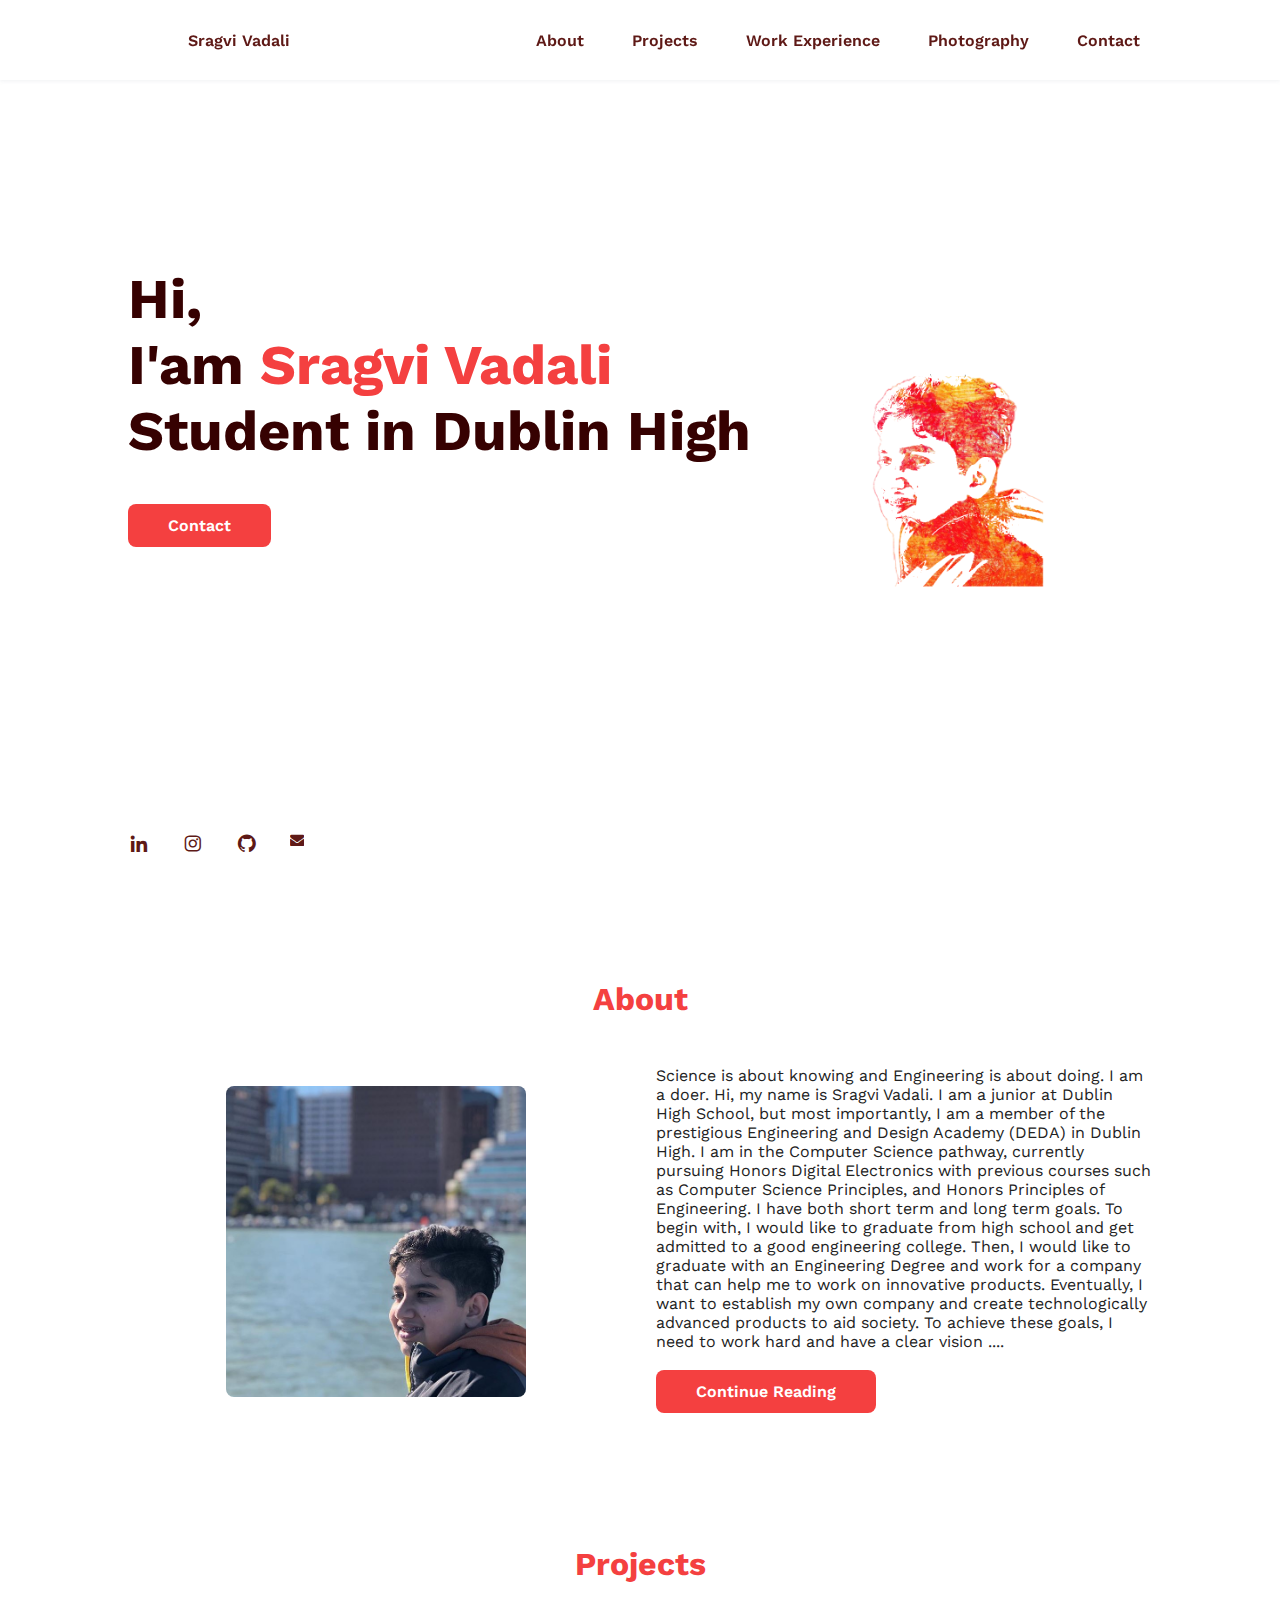
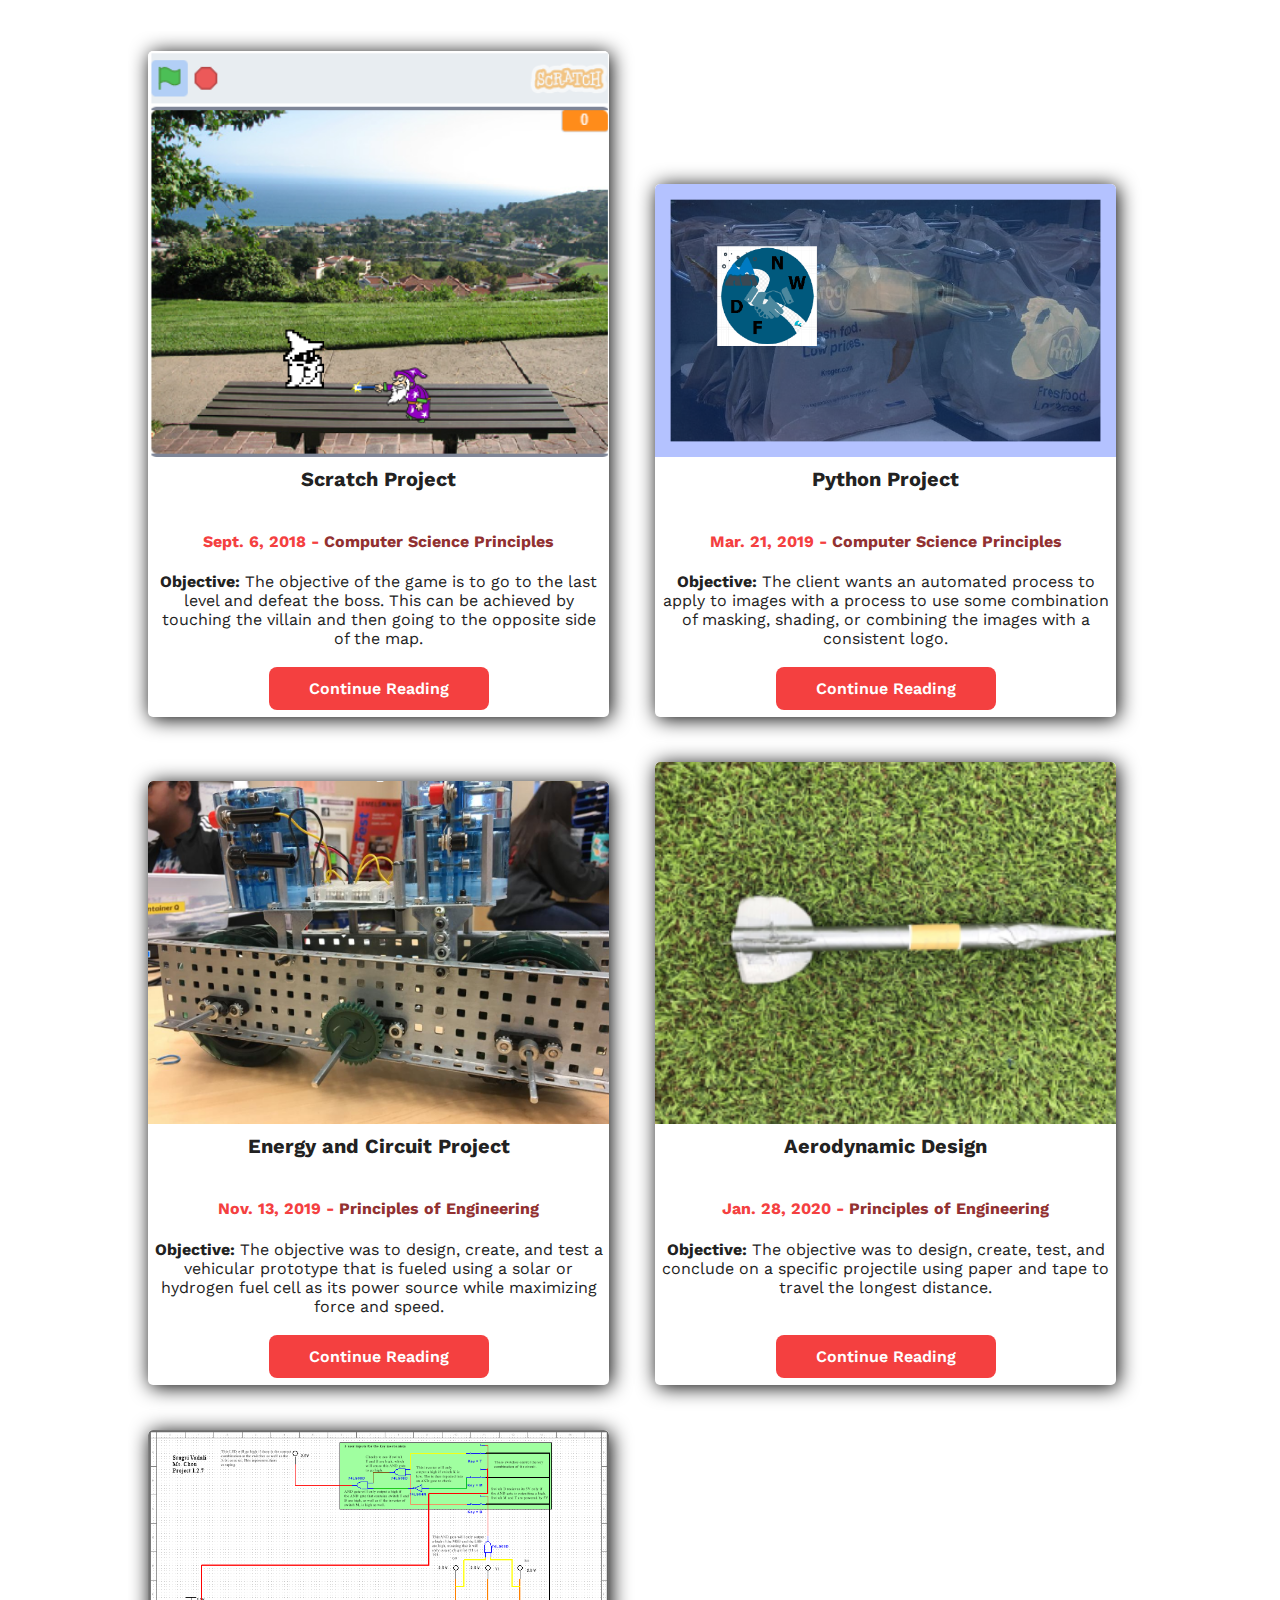
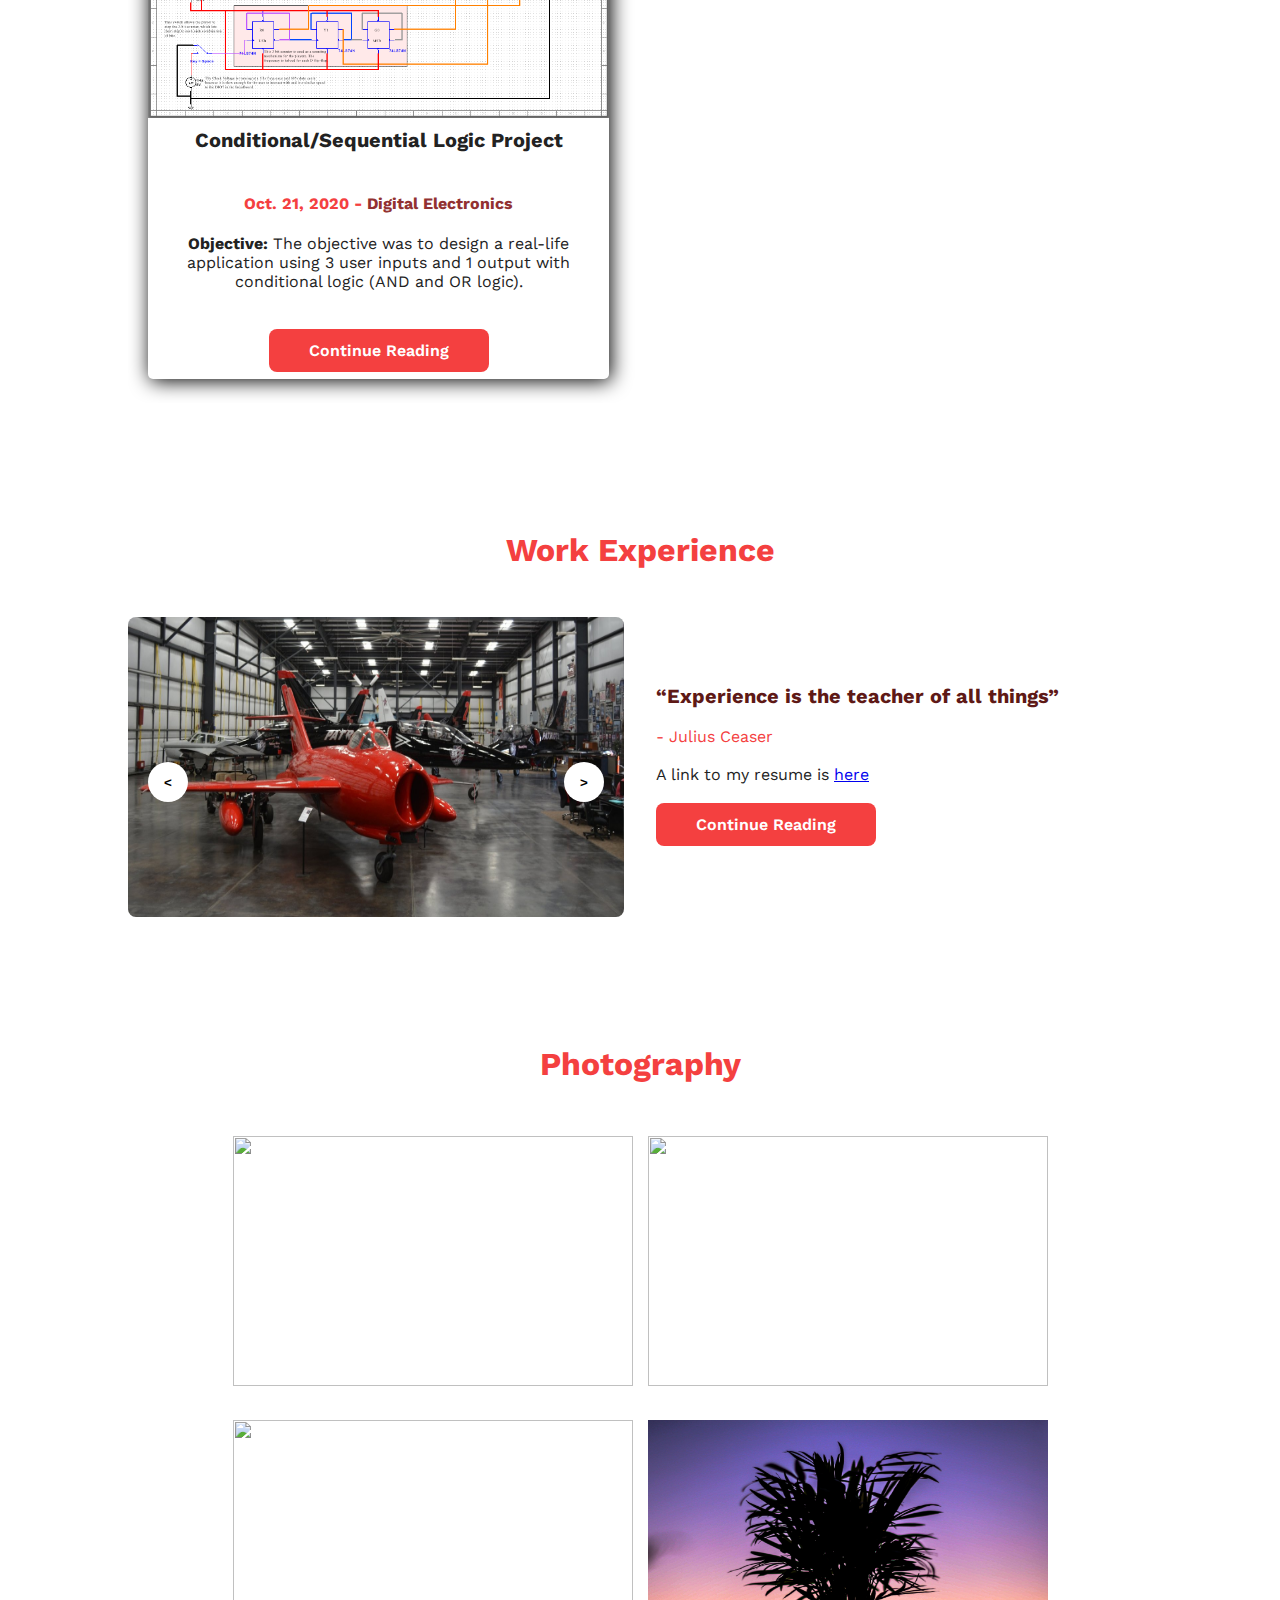
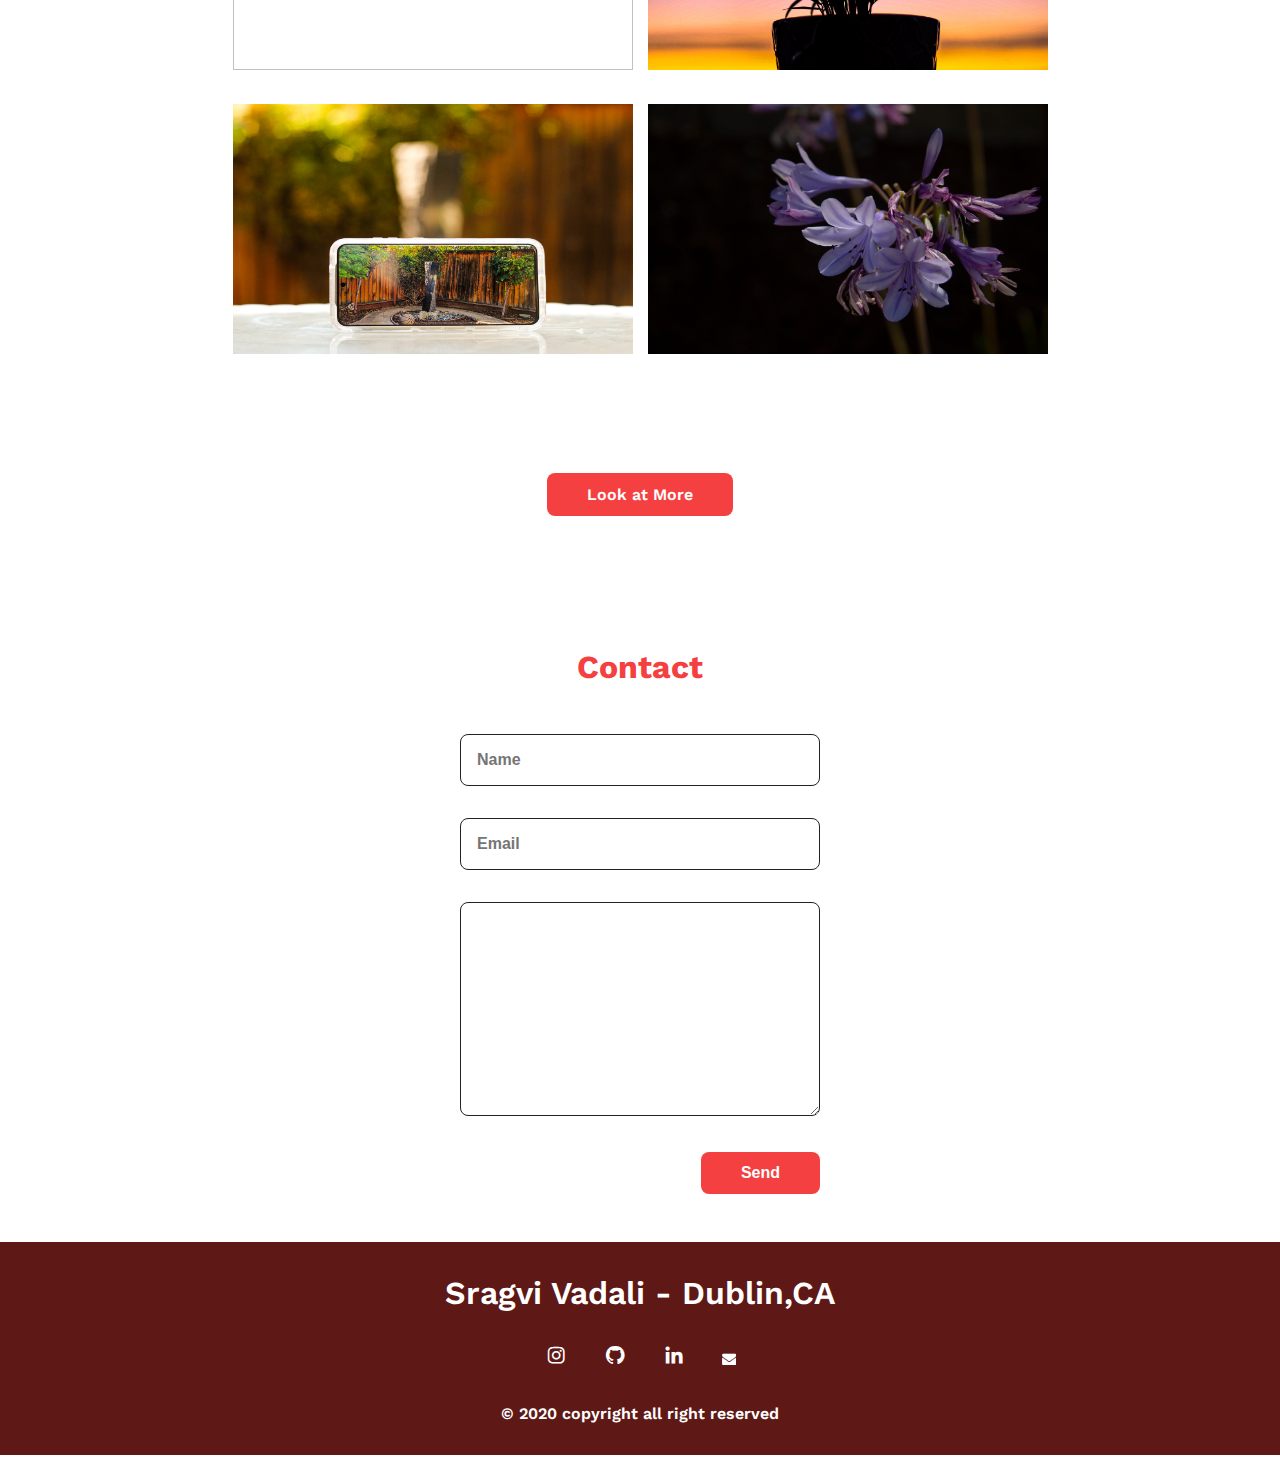
==== commit 7fb80443: "My commit" ====
--- a/index.html
+++ b/index.html
@@ -74,7 +74,7 @@
                 <a href="#" target="_blank" class="home__social-icon"><i class='bx bxl-linkedin'></i></a>
                 <a href="https://www.instagram.com/sragvivadali/?hl=en" target="_blank" class="home__social-icon"><i class='bx bxl-instagram'></i></a>
                 <a href="https://github.com/sragvivadali" target="_blank" class="home__social-icon"><i class='bx bxl-github'></i></a>
-                <a href="mailto:reachsragvi@gmail.com" target="_blank" class="home__social-icon"><i class="fa fa-envelope"></i></a>
+                <a href="mailto:reachsragvi@gmail.com" style = "font-size: 90%" target="_blank" class="home__social-icon"><i class="fa fa-envelope"></i></a>
             </div>
 
             <div class="home__img">
@@ -92,20 +92,14 @@
                 </div>
 
                 <div>
-                    <p class="about__text">Science is about knowing and Engineering is about doing. I think I am a doer.
-                        Hi, my name is Sragvi Vadali. I am a
-                        junior at Dublin High School, but most importantly, I am a member of the prestigious Engineering
-                        and Design Academy
-                        (DEDA) in Dublin High. I am in the CS pathway and as part of that, currently pursuing Honors
-                        Principles of Engineering.
-                        I have both short term and long term goals. To begin with, I would like to graduate from high
-                        school and get admitted to
-                        a good engineering college. Then, I would like to graduate with an Engineering Degree and work
-                        for a renowned company
-                        that can help me to work on innovative products. Eventually, I want to establish my own company
-                        and create
-                        technologically advanced products and aid society. To achieve these goals, I need to work hard
-                        and have a clear vision ....</p>
+                    <p class="about__text">Science is about knowing and Engineering is about doing. I am a doer. Hi, my name is Sragvi Vadali. I am a junior at
+                    Dublin High School, but most importantly, I am a member of the prestigious Engineering and Design Academy (DEDA) in
+                    Dublin High. I am in the Computer Science pathway, currently pursuing Honors Digital Electronics with previous courses
+                    such as Computer Science Principles, and Honors Principles of Engineering. I have both short term and long term goals.
+                    To begin with, I would like to graduate from high school and get admitted to a good engineering college. Then, I would
+                    like to graduate with an Engineering Degree and work for a company that can help me to work on innovative products.
+                    Eventually, I want to establish my own company and create technologically advanced products to aid society. To achieve
+                    these goals, I need to work hard and have a clear vision ....</p>
                     <br>
                     <a href="#popup" class="button">Continue Reading</a>
                     <div class="container_project">
@@ -113,77 +107,50 @@
                             <div class="popup-inner">
                                 <div class="popup-text">
                                     <p>
-                                        Science is about knowing and Engineering is about doing. I think I am a doer.
-                                        Hi, my name is Sragvi Vadali. I am a junior at Dublin High School, but most
-                                        importantly, I am a member of the prestigious
-                                        Engineering and Design Academy (DEDA) in Dublin High. I am in the CS pathway and
-                                        as part of that, currently pursuing
-                                        Honors Principles of Engineering. I have both short term and long term goals. To
-                                        begin with, I would like to graduate
-                                        from high school and get admitted to a good engineering college. Then, I would
-                                        like to graduate with an Engineering
-                                        Degree and work for a renowned company that can help me to work on innovative
-                                        products. Eventually, I want to establish
-                                        my own company and create technologically advanced products and aid society. To
-                                        achieve these goals, I need to work hard
-                                        and have a clear vision. <strong> Continue Reading From Here: </strong> Right
-                                        from my childhood, I was always interested in Engineering. I developed this
-                                        passion by
-                                        constantly seeing my parents solve problems using code and brother building
-                                        numerous mechanisms to achieve a certain
-                                        goal. Due to my role models being so immersed in engineering, I wanted to follow
-                                        their footsteps and become an engineer
-                                        myself.
-                                    </p>
-                                    <br>
-                                    <p>
-                                        Outside of school, I am a member of a VEX Robotics competitive team known as
-                                        Gael Force Robotics. Our objective
-                                        is to create a mechanism given the constraints to achieve a working solution.
-                                        However, to achieve this, my team
-                                        and I had to work countless hours on designing and building a plausible
-                                        solution. This would lead me to work
-                                        more than 10 hours on many days trying to figure out a new optimum method of
-                                        achieving a working product. I
-                                        needed to ensure that this product is completed in time, but also not let my
-                                        grades slip. This made me have a
-                                        good balance between robotics and schoolwork.
-                                    </p>
-                                    <br>
-                                    <p>
-                                        In robotics, this is my third year in a competitive team. As a valued team
-                                        member, I contribute by aiding with
-                                        the construction of the robot, delegating roles for members, and help code the
-                                        robot. I was also a member of the
-                                        Tri-Valley Youth Expo, a corporation led by the Dublin mayor to plan out events
-                                        that will occur in our
-                                        community. In this group, my main role was to create marketing material that can
-                                        advertise our events to the
-                                        residents using social media platforms. Collaborating with my teammate weekly, I
-                                        helped them reach out to
-                                        investors using these marketing tools. In addition to these, I am also a board
-                                        member for a non-profit
-                                        organization called Reaching to Society. In this non-profit, we aid the nearby
-                                        homeless shelters, farm for the
-                                        residents, and also donate time and money to many other organizations who are
-                                        trying to aid with preventing many
-                                        deadly diseases. I am also a member of the Dublin High School Cricket team where
-                                        we compete against other
-                                        schools in the Tri-Valley. Finally, outside of my extracurriculars, I do a lot
-                                        of photography. I do many types
-                                        of photos and have an instagram for my photos, as well as a <a
+                                        Science is about knowing and Engineering is about doing. I am a doer. Hi, my name is Sragvi Vadali. I am a junior at
+                                        Dublin High School, but most importantly, I am a member of the prestigious Engineering and Design Academy (DEDA) in
+                                        Dublin High. I am in the Computer Science pathway, currently pursuing Honors Digital Electronics with previous courses
+                                        such as Computer Science Principles, and Honors Principles of Engineering. I have both short term and long term goals.
+                                        To begin with, I would like to graduate from high school and get admitted to a good engineering college. Then, I would
+                                        like to graduate with an Engineering Degree and work for a company that can help me to work on innovative products.
+                                        Eventually, I want to establish my own company and create technologically advanced products to aid society. To achieve
+                                        these goals, I need to work hard and have a clear vision.<strong> Continue Reading From Here: </strong> Right from my childhood, I was always interested in Engineering. I developed this passion by constantly seeing my
+                                        parents solve problems using code and brother building numerous mechanisms to achieve his goals. Due to my role models
+                                        being so immersed in engineering, I wanted to follow in their footsteps and become an engineer myself.
+
+                                    <br>
+                                    <br>
+                                
+                                        Outside of school, I am a member of a VEX Robotics competitive team known as Gael Force Robotics. Our objective is to
+                                        create a machine to solve a year-long problem. However, to achieve this, my team and I had to work countless hours on
+                                        designing and building a plausible solution. This would lead me to work more than 10 hours on many days trying to figure
+                                        out a new optimal method of achieving a working product. I needed to ensure that this product was completed in time, but
+                                        also not let my grades slip. This club has taught me what it takes to have a good balance between passion and
+                                        schoolwork.
+
+                                    <br>
+                                    <br>
+                                    
+                                        In robotics, this is my third year in a competitive team, and I am currently the Development Team Captain. I contribute
+                                        by aiding with the construction of the robot, delegating roles for novice members, and help teach members programming
+                                        and the other fundamentals of robotics. I was also a member of the Tri-Valley Youth Expo, a corporation led by the
+                                        Dublin mayor to plan out events that will occur in our community. In this group, my main role was to create marketing
+                                        material that can advertise our events to the residents using social media platforms. Collaborating with my teammate
+                                        weekly, I helped them reach out to investors using these marketing tools. In addition to these, I am also a board member
+                                        for a non-profit organization called Reaching to Society. In this non-profit, we aid the nearby homeless shelters, farm
+                                        for the residents, and donate time and money to many other organizations who are trying to aid in preventing many deadly
+                                        diseases. Last but definitely not least, I have a large passion for photography. I try to learn the most I can with
+                                        classes and experience while attempting to create my own spin on each photo I take. I post on Instagram and my
+                                         <a
                                             style="text-decoration: underline;"
-                                            href="https://sragvivadali.github.io/photography">portfolio</a>
-                                    </p>
-                                    <br>
-                                    <p>
-                                        I hope this page provided a glimpse into my life. In the future, I plan to
-                                        achieve my goals by working hard.
-                                        Thank you for taking the time to read this information about who I am and my
-                                        goals for the future. Feel free <a style="text-decoration: underline;"
-                                            href="#contact">contact me</a> if you have any questions. Feel free to check
-                                        out the different tabs in
-                                        my portfolio to understand the various projects that I did.
+                                            href="https://sragvivadali.github.io/photography">portfolio.</a>
+                                    <br>
+                                    <br>
+                                    
+                                    I hope this page provided a glimpse into my life. In the future, I plan to achieve my goals by working hard. Thank you
+                                    for taking the time to read this information about who I am and my goals for the future. Feel free to <a
+                                        style = "text-decoration: underline;" href = "#contact">contact me</a> if you have any questions and please check out
+                                    the different tabs in my portfolio to understand the various projects that I have done.
                                     </p>
                                 </div>
                             </div>
@@ -207,7 +174,7 @@
 
                     <div class="card">
 
-                        <div class="image"><img src="Images/Projects/scratch.PNG"></div>
+                        <div class="image"><a href="Images/Projects/scratch.PNG" data-lightbox="mygallery"><img src="Images/Projects/scratch.PNG" alt=""></a></div>
                         <div class="title">
                             <h1>Scratch Project</h1>
                         </div>
@@ -265,7 +232,7 @@
                     <!--cards CSP -->
                     <div class="card" id = "csp">
 
-                        <div class="image"><img src="Images/Projects/photo_csp.png"></div>
+                        <div class="image"><a href="Images/Projects/photo_csp.png" data-lightbox="mygallery"><img src="Images/Projects/photo_csp.png" alt=""></a></div>
                         <div class="title">
                             <h1>Python Project</h1>
                         </div>
@@ -316,7 +283,7 @@
                                             The code
                                             is
                                             also linked <a
-                                                href="https://github.com/cybatran/python_csp/tree/master/1.4.7">here</a>.
+                                                href="https://github.com/cybatran/python_csp/tree/master/1.4.7" target="_blank">here</a>.
                                         </p>
                                     </div>
                                 </div>
@@ -329,7 +296,7 @@
                     <!--cards POE-->
                     <div class="card">
 
-                        <div class="image"><img src="Images/Projects/poe.png"></div>
+                        <div class="image"><a href="Images/Projects/poe.png" data-lightbox="mygallery"><img src="Images/Projects/poe.png" alt=""></a></div>
                         <div class="title">
                             <h1>Energy and Circuit Project</h1>
                         </div>
@@ -385,13 +352,12 @@
                     <!--cards POE-->
                     <div class="card" id = "poe">
 
-                        <div class="image"><img src="Images/Projects/rocket.png"></div>
+                        <div class="image"><a href="Images/Projects/rocket.png" data-lightbox="mygallery"><img src="Images/Projects/rocket.png" alt=""></a></div>
                         <div class="title">
                             <h1>Aerodynamic Design</h1>
                         </div>
                         <div class="des">
-                            <h4 style="color: var(--first-color)">Jan. 28, 2020 - <span
-                                    style="color:rgb(146, 49, 49)">Principles of
+                            <h4 style="color: var(--first-color)">Jan. 28, 2020 - <span style="color:rgb(146, 49, 49)">Principles of
                                     Engineering</span></h4>
                             <p><strong>Objective: </strong>The objective was to design, create, test, and conclude on a specific projectile using paper and tape to travel the
                             longest distance.</p>
@@ -435,8 +401,8 @@
                     </div>
                     <!--cards DE-->
                     <div class="card" id="de">
-                    
-                        <div class="image"><img src="Images/Projects/multi.PNG"></div>
+
+                        <div class="image"><a href="Images/Projects/multi.PNG" data-lightbox="mygallery"><img src="Images/Projects/multi.PNG" alt=""></a></div>
                         <div class="title">
                             <h1>Conditional/Sequential Logic Project</h1>
                         </div>
@@ -458,31 +424,23 @@
                                         <h1>Project Escape</h1>
                                         <p><strong>Objective: </strong>The objective was to design a real-life application using 3 user inputs and 1 output with conditional logic (AND and OR gates).</p>
                                         <br>
-                                        <p>In this project, my team and I needed to create a projectile that can travel a large distance.
-                                            During this project, my
-                                            main contribution was to create two designs of projectiles. For this project, we needed to
-                                            create a projectile that can
-                                            travel the farthest. This distance was tracked vertically. For my projectile, I decided to
-                                            create a rocket. This rocket
-                                            was created using printer paper and transparent packaging tape. When we were testing the
-                                            rockets, I decided that 45
-                                            degrees was the most efficient angle to launch the rocket and it traveled 31 yards in 10 seconds
-                                            at 60psi. This was due
-                                            to the wind catching the rocket and caused it to slow down faster. Seeing my mistakes, I created
-                                            another rocket similar
-                                            to the previous rocket. I created the body using two papers, cardstock and printer paper,
-                                            decided to decrease the fins
-                                            size so that it doesn't catch onto the wind. I also wrapped the entire rocket with duct tape and
-                                            increase the
-                                            compression of the rocket. This rocket traveled 88 yards in approximately 3 seconds. Another
-                                            aspect of this project is
-                                            creating a 2d simulation using NetLogo. Using Aerodynamic equations, I was able to create a
-                                            simulation for a rocket
-                                            launch adding factors such as wind and initial velocity. This helped me find the best angle of
-                                            launch, testing them in
-                                            the virtual simulation. I also worked to finalize the
-                                            <a href="https://docs.google.com/document/d/1L4nfcKmWPgYMPXTreaoL1FIXHIjOdbvx_BjKjmSC0F8/edit?usp=sharing"
-                                                target="_blank">documentation</a>.
+                                        <p>
+                                            For this project, I had to build and simulate a circuit that will have a real-life application to it. This design
+                                            specification was an open-ended question, needing us to decide what our project needed to be on our own. For this
+                                            project, I created an escape room that allows users to play the games at home even with the COVID-19 virus. For this
+                                            project, I decided to make the game interesting by using a 3-bit counter and a AND and OR gate. This allows my project
+                                            to have both conditional and sequential logic. For the project, I made the game challenging by having a 3 bit counter
+                                            continuously run. With a switch, the user can toggle the 3-bit counter to run or stop. The game creates a challenge that
+                                            allows the user to try to stop the correct 3-bit counter at the correct combination of LEDs. Then the user needs to get
+                                            the correct combination of switches and if both the correct combination of switch and the correct combination of LEDs,
+                                            the user won the game. For this project, I had to design the circuit online using a simulation software called multisim,
+                                            and build the circuit using a protoboard system linked to software called MyDAQ. While building the breadboard, I used
+                                            the built-in clock voltages with a frequency of around 1 Hertz allowing the user to have enough time for trying to solve
+                                            the correct combination of switches. One challenge with building the breadboard was the lack of resources. With the
+                                            shelter in place, having enough resources for building the mechanism was difficult. I fixed this issue by preplanning
+                                            how to build the circuit on the protoboard. With this, I learned planning ahead and also wire resourcing. With these
+                                            concepts, I was able to work on my other projects/activities without having these issues in mind. I also worked on creating a 
+                                            <a href ="https://docs.google.com/document/d/1-0YRPugyp0OXJyUHAcPV4mXVAUkU9jOMxRQQ_uDDBkc/edit?usp=sharing" target = "_blank" >documentation</a> to help show the design process for this project. 
                                         </p>
                                     </div>
                                 </div>
@@ -512,7 +470,9 @@
                         <div class="carousel__item">
                             <img src="Images/nuc.png" />
                         </div>
-
+                        <div class="carousel__item">
+                            <img src="Images/splunk.png" />
+                        </div>
                         <div class="carousel__actions">
                             <button id="carousel__button--prev" aria-label="Previous slide">
                                 <</button>
@@ -523,10 +483,9 @@
 
 
                 <div>
-                    <p class="about__text">During my time in the engineering program, I have met several industry
-                        professionals through workplace field trips and
-                        guest speakers. These guest speakers helped shape my perspectives on engineering principles I am
-                        interested in. ....</p>
+                    <h1 class="about__text"  style = "color:var(--second-color)">“Experience is the teacher of all things”</h1>
+                    <br>
+                    <p class = "about__text" style = "color:var(--first-color)"> - Julius Ceaser</p>
                     <br>
                     <p class="about__text">A link to my resume is <a style="text-decoration: underline"
                             href="Resume.pdf" target="_blank">here</a></p>
@@ -535,63 +494,55 @@
                     <div class="container_project">
                         <div class="popup" id="popup2">
                             <div class="popup-inner">
-                                <div class="popup-text">
-                                    <p>
-                                        During my time in the engineering program, I have met several industry
-                                        professionals through workplace field trips and
-                                        guest speakers. These guest speakers helped shape my perspectives on engineering
-                                        principles I am interested in.
-                                    </p>
-                                    <br>
-                                    <p><strong>Continue Reading From Here: </strong></p>
-                                    <p>
-                                        One engineering field I am interested in is Civil Engineering. Emma Schoental, a
-                                        civil engineer, came to our school as a
-                                        guest speaker on this topic. She explained the multiple types of civil
-                                        engineers, as well as types of projects that they
-                                        work on. This guest speaker showed me the daily life of civil engineers and I
-                                        was inspired by the process involved in a
-                                        project and the use of simulation and AutoDesk, showing the need for numerous
-                                        engineering principles involved in a
-                                        single project. This guest speaker showed me the background of one of the
-                                        engineering fields I am interested in and also
-                                        showed how the daily life of a civil engineer is like. Another guest speaker was
-                                        Maynard Holiday, a member of the team
-                                        involved in the containment of the Chernobyl Powerplant. He discussed the
-                                        methods of using robotics to help diagnose the
-                                        powerplant as well as the methods used to contain the radiation from the
-                                        explosion. As a member of the Dublin High VEX
-                                        Robotics team, one of my ambitions is to use my knowledge of robotics to help
-                                        benefit the world. As someone who did it,
-                                        Mr. Holiday helped me understand how they used robotics to accomplish something
-                                        that a human could not do. With this, it
-                                        helped me truly understand the robotics field, causing my interest to skyrocket.
-                                    </p>
-                                    <br>
-                                    <p>
-                                        One field trip that I attended is the Jet Patriot Flight Hanger. There, we were
-                                        taught about the process of rocket
-                                        launching and the necessity to launch a man onto the moon by the many volunteers
-                                        of the Patriots Jet Team Foundation.
-                                        This inspired me about the ideas that can aid us with space travel. It also
-                                        opened my eyes as to the difficult process
-                                        in the development and process needed to reach Mars. This gave me a great
-                                        perspective of aerodynamics and also showed
-                                        that it could be part of my future career. Another field trip that I went to was
-                                        the Lawernce Nation Laboratory National
-                                        Ignition Facility (NIF). There, we were able to see the process of conducting
-                                        experiments in the laboratory. They
-                                        explained that they initially run many simulations before initializing the
-                                        laser. This interested me because of my
-                                        enthusiasm for computer sciences. By using the laws of fusion and light
-                                        equations, the group can predict the output and
-                                        how long a reaction will occur during the test. With running the simulation,
-                                        they will not be able to get precise data
-                                        before running the test, to ensure the safety of the scientist. This use of
-                                        simulations helped show me a new method of
-                                        using computer science compared to the known methods of web development and
-                                        corporate data management.
-                                    </p>
+                                <div class="popup-text" >
+                                    <p style = "padding: 3rem;">
+                                    Work Experience is what distinguishes a great engineer from a good one. In the engineering academy, we are provided with
+                                    numerous ways to grow and learn through experience. Apart from the enriching projects I do, I am able to meet with
+                                    several industry professionals and learn from their experiences. I further my work experience through guest speakers,
+                                    field trips/job shadows, and the mentorship program.
+                                    <br>
+                                    <br>
+                                    One engineering field I am interested in is Civil Engineering. Emma Schoental, a civil engineer, came to our school as a
+                                    guest speaker on this topic. She explained the multiple types of civil engineers, as well as the types of projects that
+                                    they work on. I was inspired by the process for a standard project. I learned how there were numerous engineering
+                                    principles required for a Civil Engineer and there wasn’t just one way to tackle a problem. Another guest speaker was
+                                    Maynard Holiday, a member of the team involved in the containment of the Chernobyl Powerplant. He discussed the methods
+                                    of using robotics to help diagnose the powerplant as well as the methods used to contain the radiation from the
+                                    explosion. As a member of the Dublin High VEX Robotics team, one of my ambitions is to use my knowledge of robotics to
+                                    help benefit the world. As someone who did it, Mr. Holiday helped me understand how they used robotics to accomplish
+                                    something that a human could not do. It was exciting to learn that one of my favorite passions, robotics, aligns with
+                                    what people work on in the real world to help humanity.
+                                    <br>
+                                    <br>
+                                    
+                                        One major field trip that I went to was the JA Job Shadow for Splunk. In this field trip, I was taught Splunk’s
+                                        principles as well as their work in data sciences. The presenters discussed how the data they gathered propelled Splunk
+                                        to be a major backend company for many other large corporations. The presenters that I met were an intern working in
+                                        project management, and two data scientists. These presenters taught me how data is everywhere. Apart from the technical
+                                        lessons, this field trip showed me how Splunk was able to have a fundamental work-life balance for their employees. It
+                                        was great knowing that they can help the community while also ensuring their employees are treated properly. Another
+                                        reason this field trip was interesting was that I was able to speak with the intern presenter. Being a PM and leading
+                                        the sprint and storyboard has always been something interesting for me. I always felt like the PM was the leader for the
+                                        people participating in the stories, who are in truth the brains for a company. Having the opportunity to talk to a PM
+                                        intern allowed me to see what happens in the background. Another field trip that I went to was the Lawrence Livermore
+                                        National Laboratory’s National Ignition Facility (NIF). There, I was able to see the process of how they conducted
+                                        experiments in the laboratory. They explained that they initially run many simulations before starting up the laser.
+                                        This interested me because of my enthusiasm for computer science. By using the laws of fusion and light equations, the
+                                        group can predict the output and how long a reaction will occur during the test. These simulations are very effective
+                                        since they validate the safety of their employees and receive an estimate for what to predict. This field trip showed me
+                                        that computer science is not limited to just web development and data management, but the possibilities are huge such as
+                                        simulations like what NIF does.
+                                    <br>
+                                    <br>
+                                    As part of the mentorship program, I can get an even closer look at my desired profession by meeting with industry
+                                    workers, in either a one-on-one or group setting, to hear what insight they have and listen to their guidance. My
+                                    wonderful mentor, Srinath Sura, is a manager at Facebook who has a lot of advice on how to pursue a career in computer
+                                    science. One piece of advice that really stuck with me was when Mr. Sura discussed his definition of success. He
+                                    believes that if someone is able to go to work and come back with a smile, they truly are successful. Along with getting
+                                    advice from my mentor, the mentorship program also has professional building focuses where my mentor sits with me to
+                                    work on my résumé and online portfolio. This has helped me a lot since I used to have a hard time putting myself on a
+                                    piece of paper but with the help of Mr. Sura and other mentors, I can express myself better.</p>
+                                    
                                     <br>
                                     <p>
                                         A link to my resume is <a href="Resume.pdf" target="_blank">here</a>
@@ -663,9 +614,9 @@
         <p class="footer__title">Sragvi Vadali - Dublin,CA</p>
         <div class="footer__social">
             <a href="https://www.instagram.com/sragvivadali/?hl=en" target="_blank" class="footer__icon"><i class='bx bxl-instagram'></i></a>
-            <a href="https://github.com/sragvivadali" target="_blank" class="footer__icon"><i class='bx bxl-github'></i></a>
+            <a href="https://github.com/sragvivadali" target="_blank"  class="footer__icon"><i class='bx bxl-github'></i></a>
             <a href="#" target="_blank" class="footer__icon"><i class='bx bxl-linkedin'></i></a>
-            <a href="mailto:reachsragvi@gmail.com" target="_blank" class="footer__icon"><i class="fa fa-envelope"></i></a>
+            <a href="mailto:reachsragvi@gmail.com" style = "font-size: 90%" target="_blank" class="footer__icon"><i class="fa fa-envelope"></i></a>
         </div>
         <p>&#169; 2020 copyright all right reserved</p>
     </footer>
@@ -678,4 +629,4 @@
     <script src="script.js"></script>
 </body>
 
-</html>+</html>
--- a/main.css
+++ b/main.css
@@ -229,6 +229,15 @@
   font-size: 7vh;
   color:var(--first-color);
   transition: all .3s;
+  overflow-y: hidden;
+}
+@media screen and (max-width: 1000px){
+  .popup-text p{
+    font-size: 0.5rem;
+  }
+  .popup-text h1{
+    font-size: 0.75rem;
+  }
 }
 /*===== NAV =====*/
 .nav{
@@ -327,7 +336,7 @@
 .home__social-icon{
   width: max-content;
   margin-bottom: var(--mb-2);
-  font-size: 1.5rem;
+  font-size: 1.35rem;
   color: var(--second-color);
 }
 .home__social-icon:hover{
@@ -383,7 +392,7 @@
 
 .image img{
   width: 100%;
-  height: 45vh;
+  height: 45%;
   border-top-right-radius: 5px;
   border-top-left-radius: 5px;
   
@@ -746,9 +755,10 @@
   margin-bottom: var(--mb-4);
 }
 .footer__icon{
-  font-size: 1.5rem;
+  font-size: 1.40rem;
   color: #fff;
-  margin: 0 var(--mb-2)
+  margin: 0 var(--mb-2);
+ 
 }
 
 /* ===== MEDIA QUERIES=====*/
